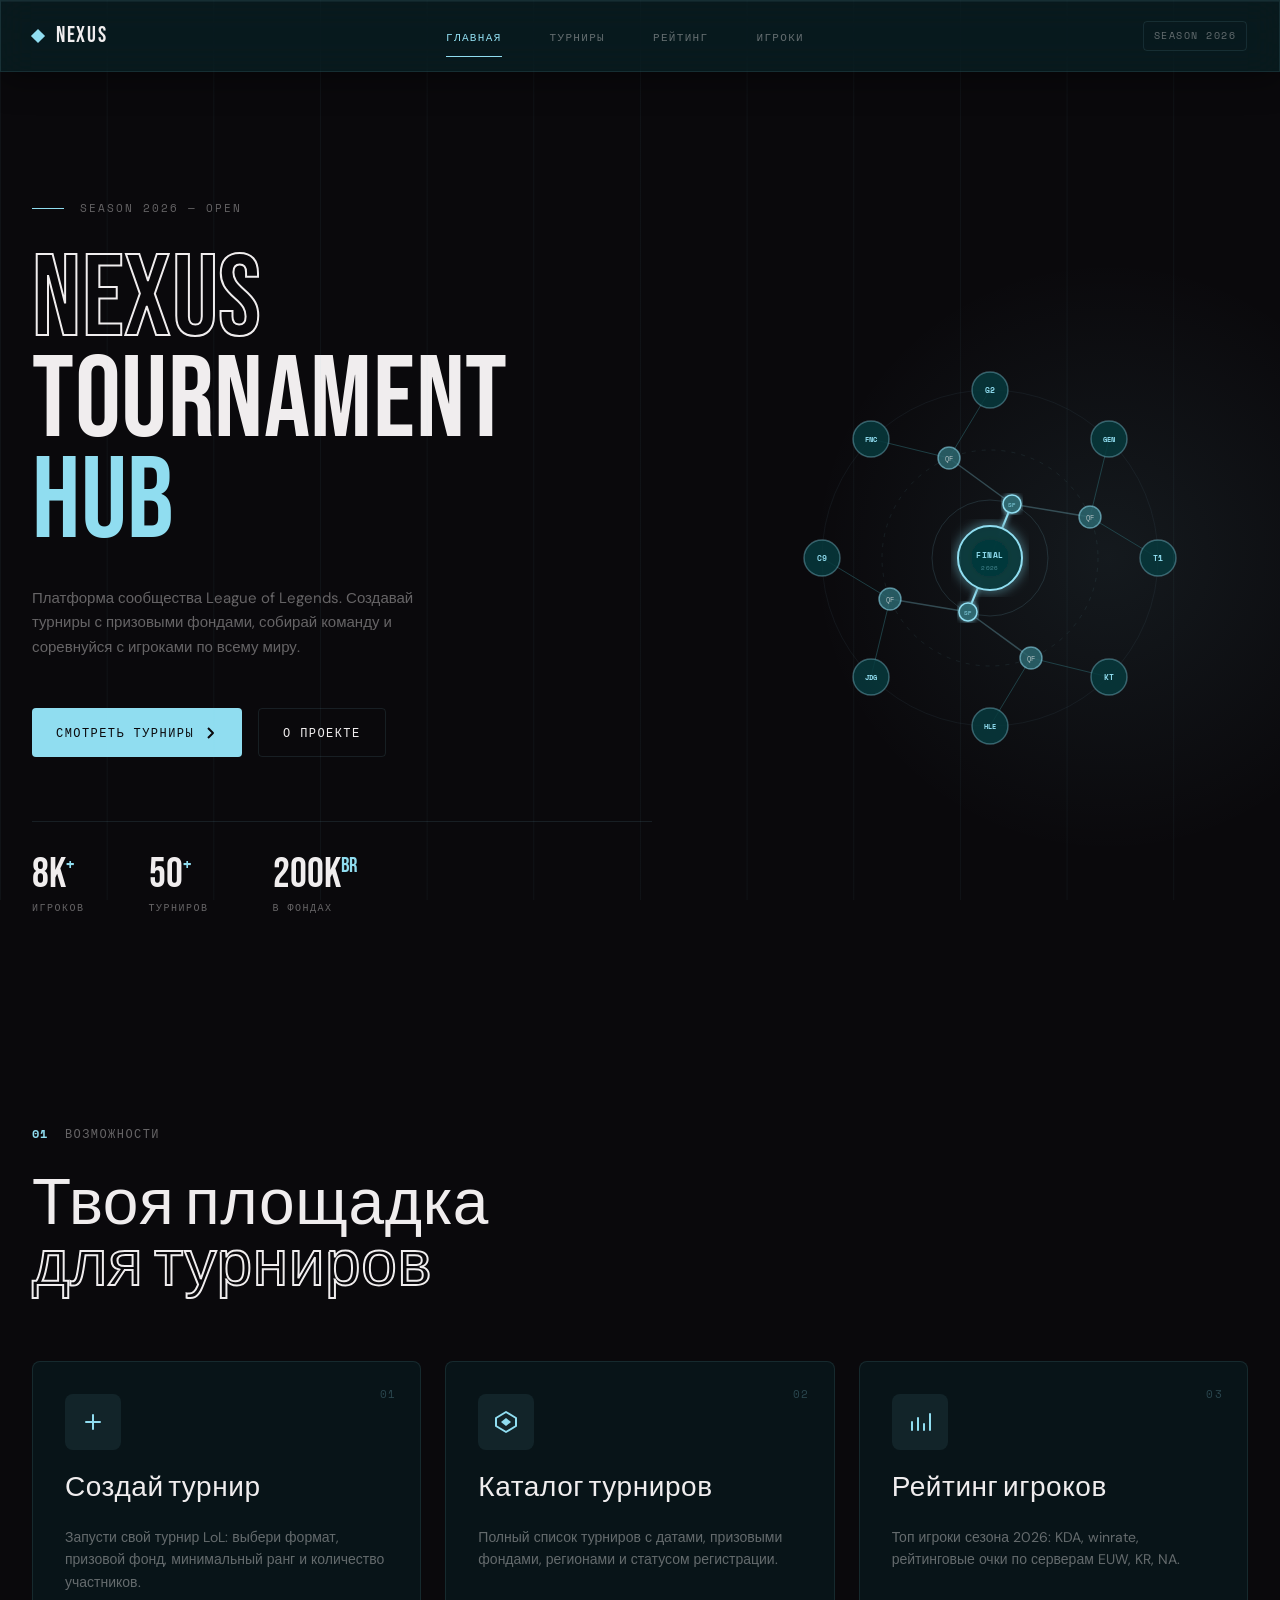
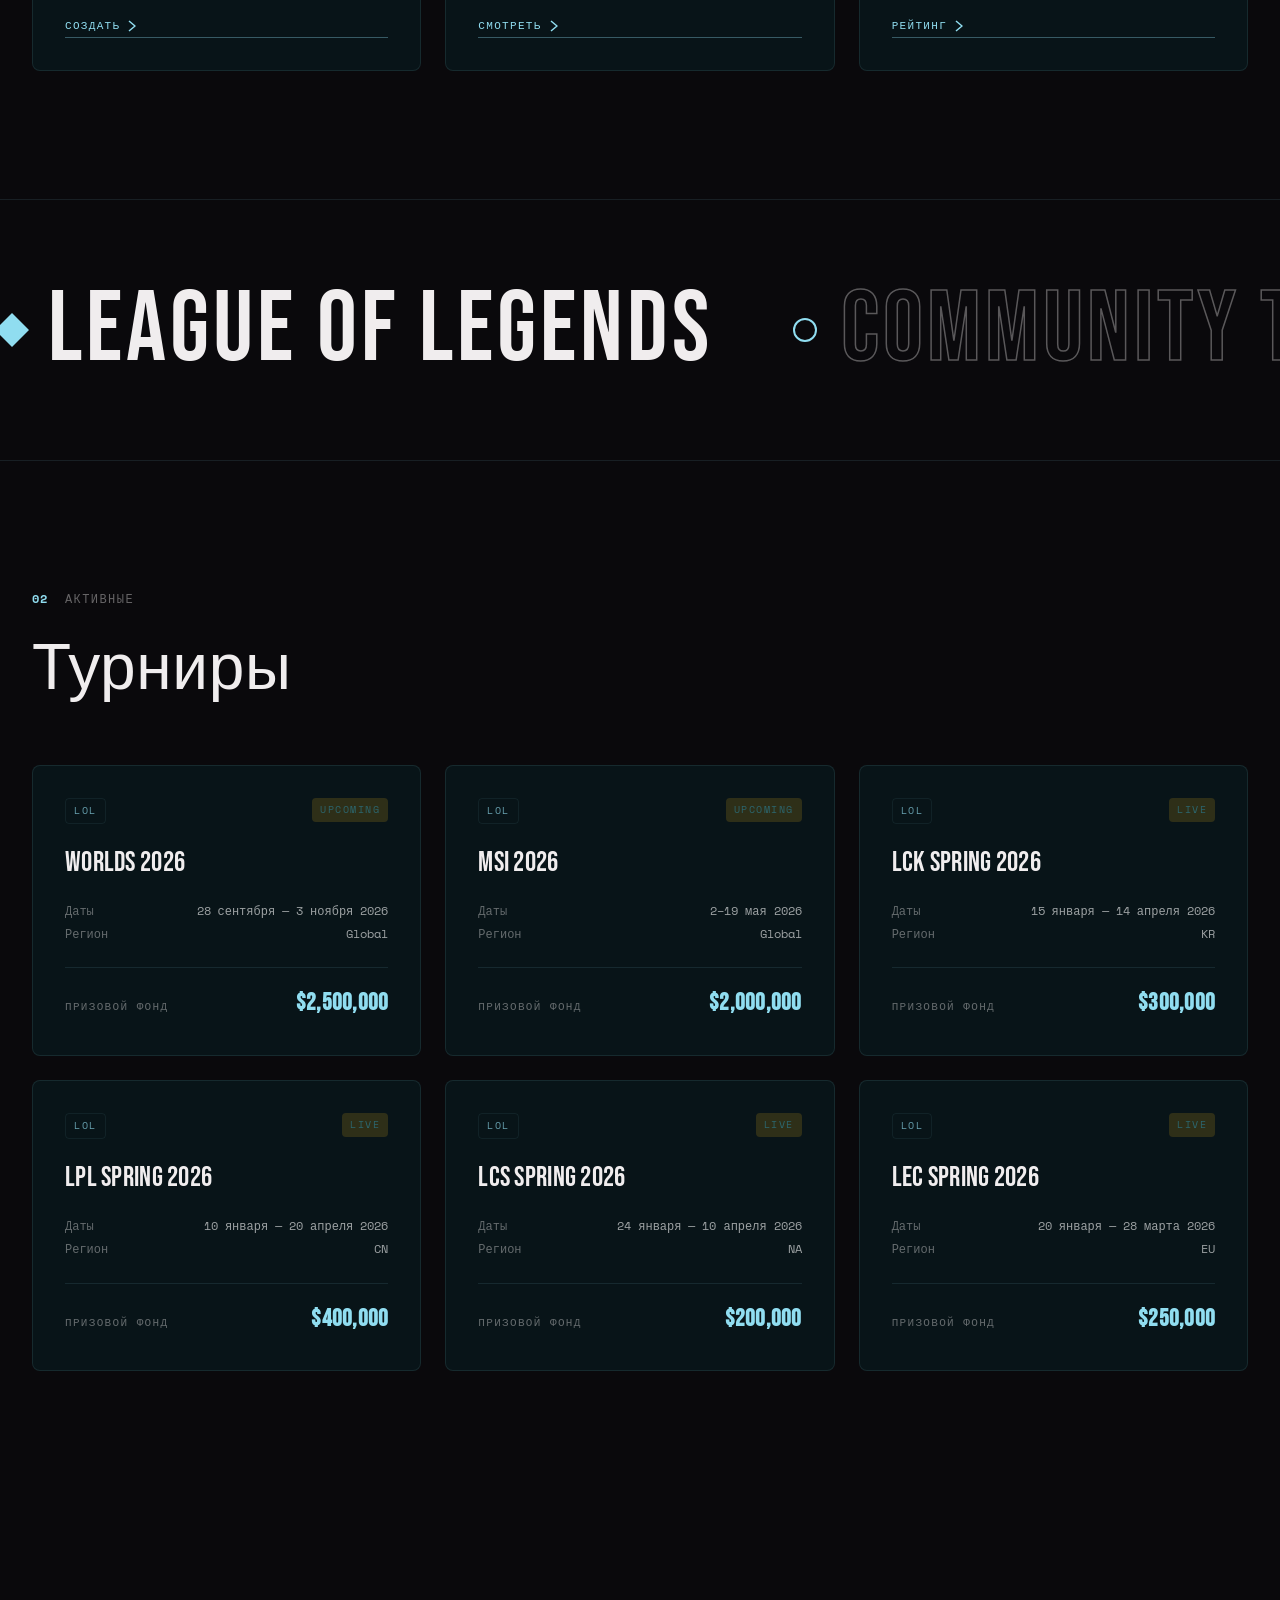
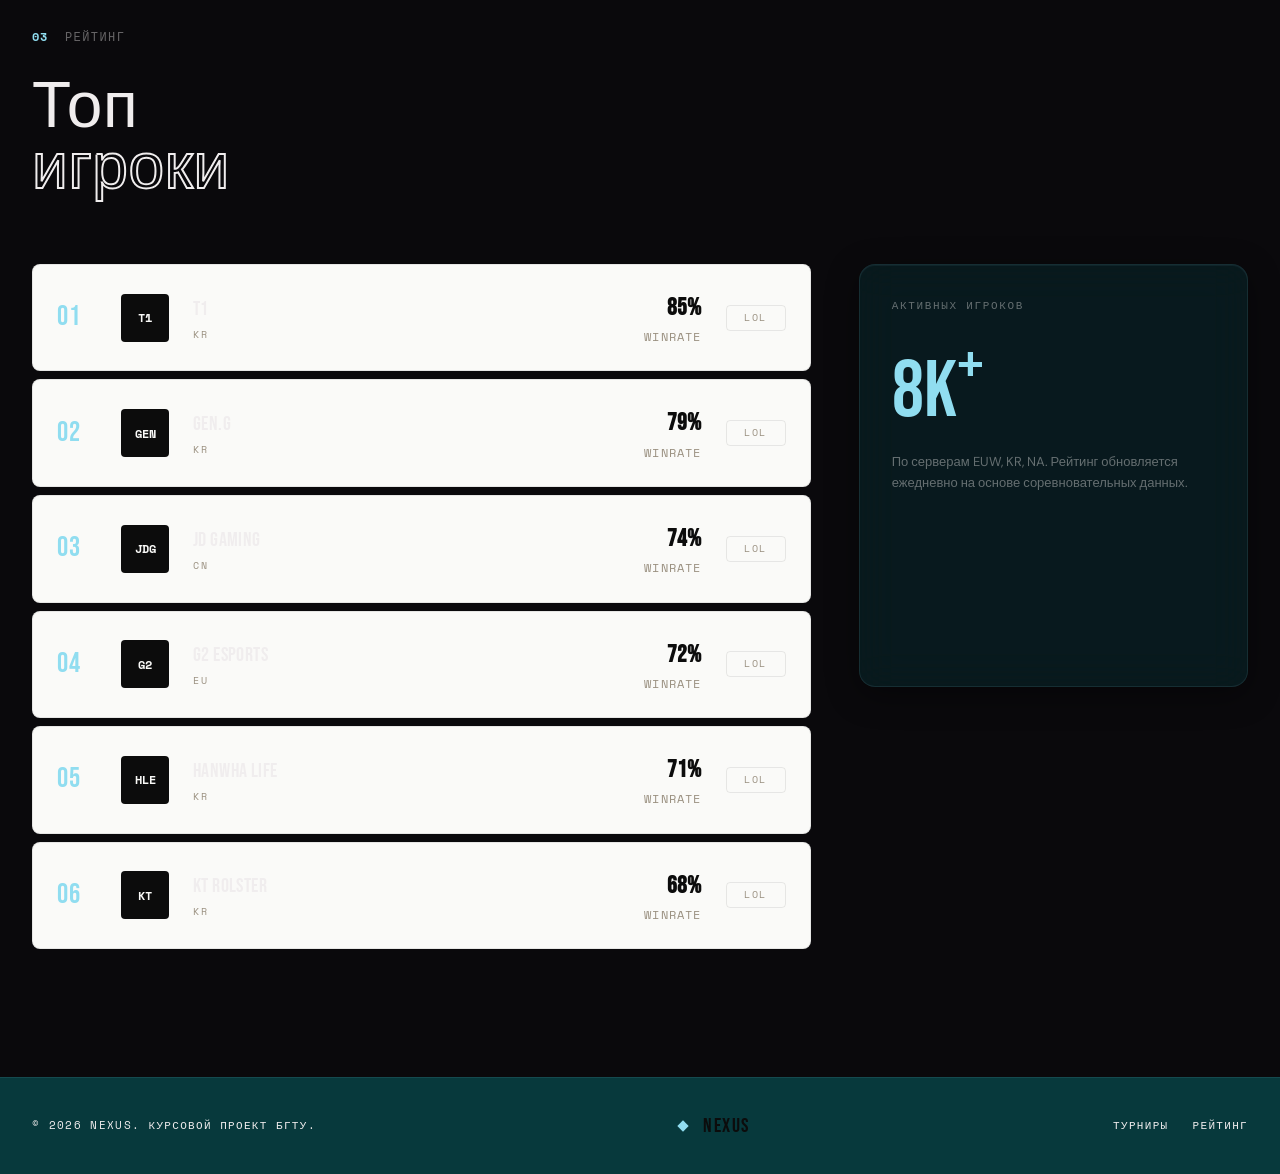
==== index.html @ 3f8cae0d "Initial commit" ====
<!DOCTYPE html>
<html lang="ru">
<head>
    <meta charset="UTF-8">
    <meta name="viewport" content="width=device-width, initial-scale=1.0">
    <title>NEXUS — Турниры LoL для игроков</title>
    <meta name="description" content="Платформа сообщества League of Legends. Создавай и участвуй в турнирах с призовыми фондами.">
    <link rel="preconnect" href="https://fonts.googleapis.com">
    <link rel="preconnect" href="https://fonts.gstatic.com" crossorigin>
    <link href="https://fonts.googleapis.com/css2?family=Bebas+Neue&family=DM+Sans:wght@300;400;500;600;700&family=Space+Mono:wght@400;500;600;700&display=swap" rel="stylesheet">
    <link rel="stylesheet" href="styles/main.css">
</head>
<body data-page="home" class="dark">
    <div class="grid-overlay" aria-hidden="true"></div>

    <nav aria-label="Главная навигация">
        <a href="index.html" class="logo">
            <span class="logo-gem" aria-hidden="true"></span>
            NEXUS
        </a>
        <ul class="nav-center">
            <li><a href="index.html" class="active">Главная</a></li>
            <li><a href="tournaments.html">Турниры</a></li>
            <li><a href="leaderboard.html">Рейтинг</a></li>
            <li><a href="player.html">Игроки</a></li>
        </ul>
        <div class="nav-right">
            <span class="nav-tag">Season 2026</span>
        </div>
    </nav>

    <main>
        <section class="hero" id="top">
            <div class="hero-main">
                <div class="hero-left reveal">
                    <div class="season-tag">
                        <span class="season-bar" aria-hidden="true"></span>
                        <span class="season-text">Season 2026 — Open</span>
                    </div>

                    <h1 class="hero-headline">
                        <span class="outline">NEXUS</span>
                        <span>TOURNAMENT</span>
                        <span class="gold">HUB</span>
                    </h1>

                    <p class="hero-body">
                        Платформа сообщества League of Legends.
                        Создавай турниры с призовыми фондами, собирай команду
                        и соревнуйся с игроками по всему миру.
                    </p>

                    <div class="hero-cta">
                        <a href="tournaments.html" class="btn-primary">
                            <span>Смотреть турниры</span>
                            <svg width="16" height="16" viewBox="0 0 16 16" fill="none" aria-hidden="true">
                                <path d="M6 3L11 8L6 13" stroke="currentColor" stroke-width="2" stroke-linejoin="round"/>
                            </svg>
                        </a>
                        <a href="#features" class="btn-ghost">О проекте</a>
                    </div>

                    <div class="hero-metrics">
                        <div class="metric">
                            <div class="metric-num">8K<sup>+</sup></div>
                            <div class="metric-label">Игроков</div>
                        </div>
                        <div class="metric">
                            <div class="metric-num">50<sup>+</sup></div>
                            <div class="metric-label">Турниров</div>
                        </div>
                        <div class="metric">
                            <div class="metric-num">200K<sup>Br</sup></div>
                            <div class="metric-label">В фондах</div>
                        </div>
                    </div>
                </div>

                <div class="hero-right" aria-hidden="true">
                    <div class="bracket-wrap">
                        <svg class="bracket-svg" viewBox="0 0 420 420" fill="none" xmlns="http://www.w3.org/2000/svg">
                            <defs>
                                <filter id="glow-soft">
                                    <feGaussianBlur stdDeviation="2.5" result="blur"/>
                                    <feMerge>
                                        <feMergeNode in="blur"/>
                                        <feMergeNode in="SourceGraphic"/>
                                    </feMerge>
                                </filter>
                                <filter id="glow-strong">
                                    <feGaussianBlur stdDeviation="6" result="blur"/>
                                    <feMerge>
                                        <feMergeNode in="blur"/>
                                        <feMergeNode in="SourceGraphic"/>
                                    </feMerge>
                                </filter>
                            </defs>

                            <circle cx="210" cy="210" r="168" stroke="rgba(144,221,240,0.06)" stroke-width="1"/>
                            <circle cx="210" cy="210" r="108" stroke="rgba(144,221,240,0.08)" stroke-width="1" stroke-dasharray="4 6"/>
                            <circle cx="210" cy="210" r="58"  stroke="rgba(144,221,240,0.14)" stroke-width="1"/>

                            <line x1="378" y1="210" x2="310" y2="169" stroke="rgba(44,102,110,0.55)" stroke-width="1"/>
                            <line x1="329" y1="91"  x2="310" y2="169" stroke="rgba(44,102,110,0.55)" stroke-width="1"/>
                            <line x1="210" y1="42"  x2="169" y2="110" stroke="rgba(44,102,110,0.55)" stroke-width="1"/>
                            <line x1="91"  y1="91"  x2="169" y2="110" stroke="rgba(44,102,110,0.55)" stroke-width="1"/>
                            <line x1="42"  y1="210" x2="110" y2="251" stroke="rgba(44,102,110,0.55)" stroke-width="1"/>
                            <line x1="91"  y1="329" x2="110" y2="251" stroke="rgba(44,102,110,0.55)" stroke-width="1"/>
                            <line x1="210" y1="378" x2="251" y2="310" stroke="rgba(44,102,110,0.55)" stroke-width="1"/>
                            <line x1="329" y1="329" x2="251" y2="310" stroke="rgba(44,102,110,0.55)" stroke-width="1"/>

                            <line x1="310" y1="169" x2="232" y2="156" stroke="rgba(144,221,240,0.28)" stroke-width="1.5"/>
                            <line x1="169" y1="110" x2="232" y2="156" stroke="rgba(144,221,240,0.28)" stroke-width="1.5"/>
                            <line x1="110" y1="251" x2="188" y2="264" stroke="rgba(144,221,240,0.28)" stroke-width="1.5"/>
                            <line x1="251" y1="310" x2="188" y2="264" stroke="rgba(144,221,240,0.28)" stroke-width="1.5"/>

                            <line x1="232" y1="156" x2="210" y2="210" stroke="#90DDF0" stroke-width="2" filter="url(#glow-soft)"/>
                            <line x1="188" y1="264" x2="210" y2="210" stroke="#90DDF0" stroke-width="2" filter="url(#glow-soft)"/>

                            <circle cx="378" cy="210" r="18" fill="rgba(7,57,60,0.85)" stroke="rgba(144,221,240,0.35)" stroke-width="1.5"/>
                            <text x="378" y="210" text-anchor="middle" dominant-baseline="central" fill="#90DDF0" font-family="Space Mono,monospace" font-size="8" font-weight="700" letter-spacing="0.05em">T1</text>

                            <circle cx="329" cy="91"  r="18" fill="rgba(7,57,60,0.85)" stroke="rgba(144,221,240,0.35)" stroke-width="1.5"/>
                            <text x="329" y="91"  text-anchor="middle" dominant-baseline="central" fill="#90DDF0" font-family="Space Mono,monospace" font-size="7" font-weight="700" letter-spacing="0.03em">GEN</text>

                            <circle cx="210" cy="42"  r="18" fill="rgba(7,57,60,0.85)" stroke="rgba(144,221,240,0.35)" stroke-width="1.5"/>
                            <text x="210" y="42"  text-anchor="middle" dominant-baseline="central" fill="#90DDF0" font-family="Space Mono,monospace" font-size="8" font-weight="700" letter-spacing="0.05em">G2</text>

                            <circle cx="91"  cy="91"  r="18" fill="rgba(7,57,60,0.85)" stroke="rgba(144,221,240,0.35)" stroke-width="1.5"/>
                            <text x="91"  y="91"  text-anchor="middle" dominant-baseline="central" fill="#90DDF0" font-family="Space Mono,monospace" font-size="7" font-weight="700" letter-spacing="0.03em">FNC</text>

                            <circle cx="42"  cy="210" r="18" fill="rgba(7,57,60,0.85)" stroke="rgba(144,221,240,0.35)" stroke-width="1.5"/>
                            <text x="42"  y="210" text-anchor="middle" dominant-baseline="central" fill="#90DDF0" font-family="Space Mono,monospace" font-size="8" font-weight="700" letter-spacing="0.05em">C9</text>

                            <circle cx="91"  cy="329" r="18" fill="rgba(7,57,60,0.85)" stroke="rgba(144,221,240,0.35)" stroke-width="1.5"/>
                            <text x="91"  y="329" text-anchor="middle" dominant-baseline="central" fill="#90DDF0" font-family="Space Mono,monospace" font-size="7" font-weight="700" letter-spacing="0.03em">JDG</text>

                            <circle cx="210" cy="378" r="18" fill="rgba(7,57,60,0.85)" stroke="rgba(144,221,240,0.35)" stroke-width="1.5"/>
                            <text x="210" y="378" text-anchor="middle" dominant-baseline="central" fill="#90DDF0" font-family="Space Mono,monospace" font-size="7" font-weight="700" letter-spacing="0.03em">HLE</text>

                            <circle cx="329" cy="329" r="18" fill="rgba(7,57,60,0.85)" stroke="rgba(144,221,240,0.35)" stroke-width="1.5"/>
                            <text x="329" y="329" text-anchor="middle" dominant-baseline="central" fill="#90DDF0" font-family="Space Mono,monospace" font-size="8" font-weight="700" letter-spacing="0.05em">KT</text>

                            <circle cx="310" cy="169" r="11" fill="rgba(44,102,110,0.85)" stroke="rgba(144,221,240,0.55)" stroke-width="1.5"/>
                            <text x="310" y="169" text-anchor="middle" dominant-baseline="central" fill="rgba(240,237,238,0.7)" font-family="Space Mono,monospace" font-size="6.5">QF</text>

                            <circle cx="169" cy="110" r="11" fill="rgba(44,102,110,0.85)" stroke="rgba(144,221,240,0.55)" stroke-width="1.5"/>
                            <text x="169" y="110" text-anchor="middle" dominant-baseline="central" fill="rgba(240,237,238,0.7)" font-family="Space Mono,monospace" font-size="6.5">QF</text>

                            <circle cx="110" cy="251" r="11" fill="rgba(44,102,110,0.85)" stroke="rgba(144,221,240,0.55)" stroke-width="1.5"/>
                            <text x="110" y="251" text-anchor="middle" dominant-baseline="central" fill="rgba(240,237,238,0.7)" font-family="Space Mono,monospace" font-size="6.5">QF</text>

                            <circle cx="251" cy="310" r="11" fill="rgba(44,102,110,0.85)" stroke="rgba(144,221,240,0.55)" stroke-width="1.5"/>
                            <text x="251" y="310" text-anchor="middle" dominant-baseline="central" fill="rgba(240,237,238,0.7)" font-family="Space Mono,monospace" font-size="6.5">QF</text>

                            <circle cx="232" cy="156" r="9" fill="rgba(44,102,110,0.9)" stroke="#90DDF0" stroke-width="1.5" filter="url(#glow-soft)"/>
                            <text x="232" y="156" text-anchor="middle" dominant-baseline="central" fill="#90DDF0" font-family="Space Mono,monospace" font-size="6">SF</text>

                            <circle cx="188" cy="264" r="9" fill="rgba(44,102,110,0.9)" stroke="#90DDF0" stroke-width="1.5" filter="url(#glow-soft)"/>
                            <text x="188" y="264" text-anchor="middle" dominant-baseline="central" fill="#90DDF0" font-family="Space Mono,monospace" font-size="6">SF</text>

                            <circle cx="210" cy="210" r="32" fill="rgba(7,57,60,0.95)" stroke="#90DDF0" stroke-width="2" filter="url(#glow-strong)"/>
                            <text x="210" y="207" text-anchor="middle" dominant-baseline="central" fill="#90DDF0" font-family="Space Mono,monospace" font-size="8" font-weight="700" letter-spacing="0.08em">FINAL</text>
                            <text x="210" y="219" text-anchor="middle" dominant-baseline="central" fill="rgba(144,221,240,0.5)" font-family="Space Mono,monospace" font-size="6" letter-spacing="0.06em">2026</text>
                        </svg>
                    </div>
                </div>
            </div>


        </section>

        <section class="section-features" id="features">
            <div class="section-header">
                <div class="section-label">
                    <span class="label-num">01</span>
                    <span class="label-text">Возможности</span>
                </div>
                <h2 class="section-title">
                    Твоя площадка<br>
                    <span class="outline">для турниров</span>
                </h2>
            </div>

            <div class="features-grid">
                <article class="feature-card reveal">
                    <div class="feature-icon-wrap">
                        <svg width="24" height="24" viewBox="0 0 24 24" fill="none" aria-hidden="true">
                            <path d="M12 5v14M5 12h14" stroke="currentColor" stroke-width="2" stroke-linecap="round"/>
                        </svg>
                    </div>
                    <span class="feature-num">01</span>
                    <h3 class="feature-title">Создай турнир</h3>
                    <p class="feature-desc">
                        Запусти свой турнир LoL: выбери формат, призовой фонд,
                        минимальный ранг и количество участников.
                    </p>
                    <a href="tournaments.html" class="feature-link">
                        Создать
                        <svg width="12" height="12" viewBox="0 0 12 12" fill="none" aria-hidden="true">
                            <path d="M3 1L9 6L3 11" stroke="currentColor" stroke-width="1.5" stroke-linejoin="round"/>
                        </svg>
                    </a>
                </article>

                <article class="feature-card reveal">
                    <div class="feature-icon-wrap">
                        <svg width="24" height="24" viewBox="0 0 24 24" fill="none" aria-hidden="true">
                            <path d="M12 2 L22 8 L22 16 L12 22 L2 16 L2 8 Z" stroke="currentColor" stroke-width="2" stroke-linejoin="round"/>
                            <path d="M12 8 L17 12 L12 16 L7 12 Z" fill="currentColor"/>
                        </svg>
                    </div>
                    <span class="feature-num">02</span>
                    <h3 class="feature-title">Каталог турниров</h3>
                    <p class="feature-desc">
                        Полный список турниров с датами, призовыми фондами,
                        регионами и статусом регистрации.
                    </p>
                    <a href="tournaments.html" class="feature-link">
                        Смотреть
                        <svg width="12" height="12" viewBox="0 0 12 12" fill="none" aria-hidden="true">
                            <path d="M3 1L9 6L3 11" stroke="currentColor" stroke-width="1.5" stroke-linejoin="round"/>
                        </svg>
                    </a>
                </article>

                <article class="feature-card reveal">
                    <div class="feature-icon-wrap">
                        <svg width="24" height="24" viewBox="0 0 24 24" fill="none" aria-hidden="true">
                            <path d="M4 20 L4 12 M10 20 L10 8 M16 20 L16 14 M22 20 L22 4" stroke="currentColor" stroke-width="2" stroke-linecap="round"/>
                        </svg>
                    </div>
                    <span class="feature-num">03</span>
                    <h3 class="feature-title">Рейтинг игроков</h3>
                    <p class="feature-desc">
                        Топ игроки сезона 2026: KDA, winrate, рейтинговые очки
                        по серверам EUW, KR, NA.
                    </p>
                    <a href="leaderboard.html" class="feature-link">
                        Рейтинг
                        <svg width="12" height="12" viewBox="0 0 12 12" fill="none" aria-hidden="true">
                            <path d="M3 1L9 6L3 11" stroke="currentColor" stroke-width="1.5" stroke-linejoin="round"/>
                        </svg>
                    </a>
                </article>
            </div>
        </section>

        <section class="section-marquee" aria-hidden="true">
            <div class="marquee-row">
                <div class="marquee-track">
                    <span class="marquee-item"><span class="m-gem"></span> LEAGUE OF LEGENDS</span>
                    <span class="marquee-item outline-text"><span class="m-circle"></span> COMMUNITY TOURNAMENTS</span>
                    <span class="marquee-item"><span class="m-gem"></span> NEXUS HUB</span>
                    <span class="marquee-item outline-text"><span class="m-circle"></span> SEASON 2026</span>
                    <span class="marquee-item"><span class="m-gem"></span> LEAGUE OF LEGENDS</span>
                    <span class="marquee-item outline-text"><span class="m-circle"></span> COMMUNITY TOURNAMENTS</span>
                    <span class="marquee-item"><span class="m-gem"></span> NEXUS HUB</span>
                    <span class="marquee-item outline-text"><span class="m-circle"></span> SEASON 2026</span>
                </div>
            </div>
        </section>

        <section class="section-tournaments" id="tournaments">
            <div class="section-header">
                <div class="section-label">
                    <span class="label-num">02</span>
                    <span class="label-text">Активные</span>
                </div>
                <h2 class="section-title">Турниры</h2>
            </div>

            <div class="tournaments-list" id="tournamentsContainer">
                
            </div>
        </section>

        <section class="section-leaders" id="teams">
            <div class="section-header">
                <div class="section-label">
                    <span class="label-num">03</span>
                    <span class="label-text">Рейтинг</span>
                </div>
                <h2 class="section-title">
                    Топ<br>
                    <span class="outline">игроки</span>
                </h2>
            </div>

            <div class="leaders-layout">
                <div class="leaders-table" id="teamsContainer">
                    
                </div>

                <aside class="leaders-visual">
                    <div class="leaders-visual-title">Активных игроков</div>
                    <div class="leaders-visual-num">8K<sup>+</sup></div>
                    <div class="leaders-visual-desc">
                        По серверам EUW, KR, NA. Рейтинг обновляется
                        ежедневно на основе соревновательных данных.
                    </div>
                    <div class="leaders-bars" aria-hidden="true">
                        <span style="--h:40%"></span>
                        <span style="--h:60%"></span>
                        <span style="--h:80%"></span>
                        <span style="--h:55%"></span>
                        <span style="--h:70%"></span>
                        <span style="--h:90%"></span>
                        <span style="--h:45%"></span>
                        <span style="--h:65%"></span>
                        <span style="--h:75%"></span>
                        <span style="--h:50%"></span>
                        <span style="--h:85%"></span>
                        <span style="--h:60%"></span>
                    </div>
                </aside>
            </div>
        </section>
    </main>

    <footer>
        <div class="footer-inner container">
            <div class="footer-left">© 2026 NEXUS. Курсовой проект БГТУ.</div>
            <div class="footer-logo logo">
                <span class="logo-gem" aria-hidden="true"></span>
                NEXUS
            </div>
            <div class="footer-right">
                <a href="tournaments.html">Турниры</a>
                <a href="leaderboard.html">Рейтинг</a>
            </div>
        </div>
    </footer>

    <script src="scripts/main.js"></script>
</body>
</html>
---- styles/main.css ----
*, *::before, *::after {
  box-sizing: border-box;
  margin: 0;
  padding: 0;
}

:root {
  --accent-game: #C8991A;
  --accent-game-light: #F0C040;
}

html {
  scroll-behavior: smooth;
  font-size: 16px;
}

body {
  font-family: "DM Sans", sans-serif;
  font-size: 15px;
  font-weight: 400;
  line-height: 1.6;
  color: #0C0C0C;
  background: #F7F5F0;
  overflow-x: hidden;
}

body.theme-lol {
  --accent-game: #3A86FF;
  --accent-game-light: #5fa0ff;
}

a {
  color: inherit;
  text-decoration: none;
}

button {
  font-family: inherit;
  font-size: inherit;
  color: inherit;
  background: none;
  border: none;
  cursor: pointer;
}

ul {
  list-style: none;
}

img, svg {
  display: block;
  max-width: 100%;
}

.grid-overlay {
  position: fixed;
  inset: 0;
  pointer-events: none;
  z-index: 1;
  background-image: linear-gradient(to right, rgba(12, 12, 12, 0.08) 1px, transparent 1px);
  background-size: 8.3333333333% 100%;
  opacity: 0.5;
}
@media (max-width: 900px) {
  .grid-overlay {
    display: none;
  }
}

h1, h2, h3, h4 {
  font-family: "Bebas Neue", sans-serif;
  font-weight: 400;
  line-height: 1;
  letter-spacing: 0.02em;
}

.mono {
  font-family: "Space Mono", monospace;
  letter-spacing: 0.04em;
}

section {
  opacity: 0;
  transform: translateY(40px);
  transition: opacity 0.6s cubic-bezier(0.16, 1, 0.3, 1), transform 0.6s cubic-bezier(0.16, 1, 0.3, 1);
  pointer-events: none;
}
section.fade-in {
  opacity: 1;
  transform: translateY(0);
  pointer-events: auto;
}

.container {
  width: 100%;
  max-width: 1440px;
  margin: 0 auto;
  padding: 0 2rem;
}
@media (max-width: 640px) {
  .container {
    padding: 0 1rem;
  }
}

.outline {
  -webkit-text-stroke: 1.5px #0C0C0C;
  color: transparent;
}

.gold {
  color: var(--accent-game);
}

.section-label {
  display: flex;
  align-items: center;
  gap: 1rem;
  margin-bottom: 2rem;
  font-family: "Space Mono", monospace;
  font-size: 12px;
  text-transform: uppercase;
  letter-spacing: 0.12em;
}
.section-label .label-num {
  color: var(--accent-game);
  font-weight: 700;
}
.section-label .label-text {
  color: #9A9080;
}

.section-header {
  width: 100%;
  max-width: 1440px;
  margin: 0 auto;
  padding: 0 2rem;
}
@media (max-width: 640px) {
  .section-header {
    padding: 0 1rem;
  }
}
.section-header {
  margin-bottom: 4rem;
}

.section-title {
  font-family: "Bebas Neue", sans-serif;
  font-size: clamp(38px, 5vw, 68px);
  line-height: 0.95;
  letter-spacing: 0.01em;
}

nav {
  position: sticky;
  top: 0;
  z-index: 100;
  height: 72px;
  display: flex;
  align-items: center;
  justify-content: space-between;
  padding: 0 2rem;
  border-bottom: 1px solid rgba(12, 12, 12, 0.08);
  background: rgba(247, 245, 240, 0.88);
  backdrop-filter: blur(14px);
  -webkit-backdrop-filter: blur(14px);
}
@media (max-width: 640px) {
  nav {
    padding: 0 1rem;
  }
}

.logo {
  display: flex;
  align-items: center;
  gap: 1rem;
  font-family: "Bebas Neue", sans-serif;
  font-size: 24px;
  letter-spacing: 0.08em;
}
.logo .logo-gem {
  width: 10px;
  height: 10px;
  background: var(--accent-game);
  transform: rotate(45deg);
  display: inline-block;
}

.nav-center {
  display: flex;
  gap: 3rem;
}
.nav-center a {
  font-family: "Space Mono", monospace;
  font-size: 12px;
  text-transform: uppercase;
  letter-spacing: 0.12em;
  color: #0C0C0C;
  padding: 0.5rem 0;
  position: relative;
  transition: color 0.2s cubic-bezier(0.16, 1, 0.3, 1);
}
.nav-center a::after {
  content: "";
  position: absolute;
  left: 0;
  bottom: -4px;
  width: 0;
  height: 1px;
  background: var(--accent-game);
  transition: width 0.35s cubic-bezier(0.16, 1, 0.3, 1);
}
.nav-center a:hover {
  color: var(--accent-game);
}
.nav-center a:hover::after {
  width: 100%;
}
.nav-center a.active {
  color: var(--accent-game);
}
.nav-center a.active::after {
  width: 100%;
}

.nav-right {
  display: flex;
  align-items: center;
  gap: 1.5rem;
}
.nav-right .nav-tag {
  font-family: "Space Mono", monospace;
  font-size: 10px;
  text-transform: uppercase;
  letter-spacing: 0.15em;
  color: #9A9080;
  padding: 6px 10px;
  border: 1px solid rgba(12, 12, 12, 0.08);
  border-radius: 4px;
}

.game-switcher {
  display: flex;
  gap: 2px;
  padding: 4px;
  background: #F0EDE6;
  border-radius: 8px;
  border: 1px solid rgba(12, 12, 12, 0.08);
}
.game-switcher .game-btn {
  font-family: "Space Mono", monospace;
  font-size: 11px;
  text-transform: uppercase;
  letter-spacing: 0.1em;
  padding: 6px 12px;
  border-radius: 4px;
  color: #9A9080;
  transition: all 0.2s cubic-bezier(0.16, 1, 0.3, 1);
}
.game-switcher .game-btn:hover {
  color: #0C0C0C;
}
.game-switcher .game-btn.active {
  background: #0C0C0C;
  color: #FAFAF8;
}

.hero {
  position: relative;
  padding: 4rem 0 0;
  overflow: hidden;
}
.hero::before {
  content: "";
  position: absolute;
  top: 20%;
  right: -10%;
  width: 600px;
  height: 600px;
  background: radial-gradient(circle, rgba(200, 153, 26, 0.15), transparent 70%);
  pointer-events: none;
  z-index: 0;
}

.hero-main {
  width: 100%;
  max-width: 1440px;
  margin: 0 auto;
  padding: 0 2rem;
}
@media (max-width: 640px) {
  .hero-main {
    padding: 0 1rem;
  }
}
.hero-main {
  display: grid;
  grid-template-columns: 1.2fr 1fr;
  gap: 5rem;
  align-items: center;
  padding-top: 4rem;
  padding-bottom: 5rem;
  position: relative;
  z-index: 1;
}

.hero-left {
  display: flex;
  flex-direction: column;
  gap: 2rem;
}

.season-tag {
  display: inline-flex;
  align-items: center;
  gap: 1rem;
  font-family: "Space Mono", monospace;
  font-size: 11px;
  text-transform: uppercase;
  letter-spacing: 0.18em;
  color: #9A9080;
}
.season-tag .season-bar {
  width: 32px;
  height: 1px;
  background: var(--accent-game);
}

.hero-headline {
  font-family: "Bebas Neue", sans-serif;
  font-size: clamp(70px, 9vw, 120px);
  line-height: 0.88;
  letter-spacing: 0.005em;
}
.hero-headline span {
  display: block;
}
.hero-headline .outline {
  -webkit-text-stroke: 2px #0C0C0C;
  color: transparent;
}
.hero-headline .gold {
  color: var(--accent-game);
}

.hero-body {
  max-width: 440px;
  font-size: 15px;
  color: #9A9080;
  line-height: 1.65;
}

.hero-cta {
  display: flex;
  gap: 1rem;
  flex-wrap: wrap;
  margin-top: 1rem;
}

.hero-metrics {
  display: flex;
  gap: 4rem;
  margin-top: 2rem;
  padding-top: 2rem;
  border-top: 1px solid rgba(12, 12, 12, 0.08);
}
.hero-metrics .metric {
  display: flex;
  flex-direction: column;
  gap: 4px;
}
.hero-metrics .metric-num {
  font-family: "Bebas Neue", sans-serif;
  font-size: 42px;
  line-height: 1;
  color: #0C0C0C;
}
.hero-metrics .metric-num sup {
  font-size: 0.5em;
  color: var(--accent-game);
  vertical-align: super;
}
.hero-metrics .metric-label {
  font-family: "Space Mono", monospace;
  font-size: 10px;
  text-transform: uppercase;
  letter-spacing: 0.15em;
  color: #9A9080;
}

.hero-right {
  position: relative;
  aspect-ratio: 1;
  display: flex;
  align-items: center;
  justify-content: center;
}

.hero-svg-wrap {
  width: 100%;
  max-width: 420px;
  aspect-ratio: 1;
  position: relative;
}
.hero-svg-wrap .hero-ring {
  position: absolute;
  inset: 0;
  border: 1px solid rgba(12, 12, 12, 0.08);
  border-radius: 50%;
}
.hero-svg-wrap .hero-ring.r2 {
  inset: 12%;
}
.hero-svg-wrap .hero-ring.r3 {
  inset: 28%;
  border-color: var(--accent-game);
  border-style: dashed;
}
.hero-svg-wrap .hero-gem-big {
  position: absolute;
  top: 50%;
  left: 50%;
  width: 80px;
  height: 80px;
  transform: translate(-50%, -50%) rotate(45deg);
  background: var(--accent-game);
  box-shadow: 0 20px 60px rgba(200, 153, 26, 0.4);
  animation: gem-float 4s ease-in-out infinite;
}
.hero-svg-wrap .hero-game-tag {
  position: absolute;
  font-family: "Space Mono", monospace;
  font-size: 11px;
  text-transform: uppercase;
  letter-spacing: 0.15em;
  padding: 6px 10px;
  background: #FAFAF8;
  border: 1px solid rgba(12, 12, 12, 0.08);
  border-radius: 4px;
}
.hero-svg-wrap .hero-game-tag.tag-dota {
  top: 10%;
  left: 0;
}
.hero-svg-wrap .hero-game-tag.tag-lol {
  bottom: 10%;
  right: 0;
}

@keyframes gem-float {
  0%, 100% {
    transform: translate(-50%, -50%) rotate(45deg);
  }
  50% {
    transform: translate(-50%, -60%) rotate(50deg);
  }
}
.btn-primary {
  display: inline-flex;
  align-items: center;
  gap: 0.5rem;
  padding: 14px 24px;
  background: #0C0C0C;
  color: #FAFAF8;
  font-family: "Space Mono", monospace;
  font-size: 12px;
  text-transform: uppercase;
  letter-spacing: 0.12em;
  border-radius: 4px;
  position: relative;
  overflow: hidden;
  isolation: isolate;
  transition: color 0.35s cubic-bezier(0.16, 1, 0.3, 1);
}
.btn-primary::before {
  content: "";
  position: absolute;
  inset: 0;
  background: #C8991A;
  transform: translateX(-101%);
  transition: transform 0.35s cubic-bezier(0.16, 1, 0.3, 1);
  z-index: -1;
}
.btn-primary:hover {
  color: #0C0C0C;
}
.btn-primary:hover::before {
  transform: translateX(0);
}
.btn-primary svg {
  transition: transform 0.35s cubic-bezier(0.16, 1, 0.3, 1);
}
.btn-primary:hover svg {
  transform: translateX(4px);
}

.btn-ghost {
  display: inline-flex;
  align-items: center;
  gap: 0.5rem;
  padding: 14px 24px;
  background: transparent;
  color: #0C0C0C;
  font-family: "Space Mono", monospace;
  font-size: 12px;
  text-transform: uppercase;
  letter-spacing: 0.12em;
  border: 1px solid #0C0C0C;
  border-radius: 4px;
  position: relative;
  overflow: hidden;
  isolation: isolate;
  transition: color 0.35s cubic-bezier(0.16, 1, 0.3, 1);
}
.btn-ghost::before {
  content: "";
  position: absolute;
  inset: 0;
  background: #0C0C0C;
  transform: translateX(-101%);
  transition: transform 0.35s cubic-bezier(0.16, 1, 0.3, 1);
  z-index: -1;
}
.btn-ghost:hover {
  color: #FAFAF8;
}
.btn-ghost:hover::before {
  transform: translateX(0);
}

.btn-nav {
  padding: 10px 18px;
  background: var(--accent-game);
  color: #0C0C0C;
  font-family: "Space Mono", monospace;
  font-size: 11px;
  text-transform: uppercase;
  letter-spacing: 0.12em;
  border-radius: 4px;
  transition: background 0.2s cubic-bezier(0.16, 1, 0.3, 1);
}
.btn-nav:hover {
  background: var(--accent-game-light);
}

.feature-link {
  display: inline-flex;
  align-items: center;
  gap: 0.5rem;
  font-family: "Space Mono", monospace;
  font-size: 11px;
  text-transform: uppercase;
  letter-spacing: 0.12em;
  color: #0C0C0C;
  padding-bottom: 2px;
  border-bottom: 1px solid #0C0C0C;
  transition: all 0.2s cubic-bezier(0.16, 1, 0.3, 1);
}
.feature-link:hover {
  color: var(--accent-game);
  border-color: var(--accent-game);
  gap: 1rem;
}

.match-card {
  background: #FAFAF8;
  border: 1px solid rgba(12, 12, 12, 0.08);
  border-radius: 8px;
  padding: 1.5rem;
  display: flex;
  flex-direction: column;
  gap: 1rem;
  transition: all 0.35s cubic-bezier(0.16, 1, 0.3, 1);
}
.match-card:hover {
  border-color: var(--accent-game);
  transform: translateY(-4px);
  box-shadow: 0 20px 40px -20px rgba(12, 12, 12, 0.15);
}

.match-header {
  display: flex;
  justify-content: space-between;
  align-items: center;
  font-family: "Space Mono", monospace;
  font-size: 10px;
  text-transform: uppercase;
  letter-spacing: 0.12em;
}

.match-status {
  display: inline-flex;
  align-items: center;
  gap: 6px;
  padding: 4px 8px;
  border-radius: 4px;
}
.match-status::before {
  content: "";
  width: 6px;
  height: 6px;
  border-radius: 50%;
  background: currentColor;
}
.match-status.live {
  background: rgba(220, 38, 38, 0.1);
  color: #DC2626;
}
.match-status.live::before {
  animation: pulse 1.4s ease-in-out infinite;
}
.match-status.upcoming {
  background: rgba(200, 153, 26, 0.12);
  color: #C8991A;
}
.match-status.finished {
  background: #F0EDE6;
  color: #9A9080;
}

.match-format {
  color: #9A9080;
}

.match-teams {
  display: grid;
  gap: 0.5rem;
}

.match-team {
  display: grid;
  grid-template-columns: 36px 1fr auto;
  align-items: center;
  gap: 1rem;
  padding: 1rem;
  background: #F7F5F0;
  border-radius: 4px;
}
.match-team .team-logo {
  width: 36px;
  height: 36px;
  display: flex;
  align-items: center;
  justify-content: center;
  background: #0C0C0C;
  color: #FAFAF8;
  font-family: "Space Mono", monospace;
  font-size: 11px;
  font-weight: 700;
  border-radius: 4px;
  letter-spacing: 0.05em;
}
.match-team .team-name {
  font-weight: 500;
  font-size: 14px;
}
.match-team .team-score {
  font-family: "Bebas Neue", sans-serif;
  font-size: 24px;
  color: #0C0C0C;
  min-width: 28px;
  text-align: right;
}
.match-team.winner .team-score {
  color: var(--accent-game);
}

.match-footer {
  display: flex;
  justify-content: space-between;
  align-items: center;
  font-family: "Space Mono", monospace;
  font-size: 11px;
  color: #9A9080;
  padding-top: 1rem;
  border-top: 1px solid rgba(12, 12, 12, 0.08);
}

.team-card {
  background: #FAFAF8;
  border: 1px solid rgba(12, 12, 12, 0.08);
  border-radius: 8px;
  padding: 2rem;
  display: flex;
  flex-direction: column;
  gap: 1.5rem;
  transition: all 0.35s cubic-bezier(0.16, 1, 0.3, 1);
}
.team-card:hover {
  border-color: var(--accent-game);
  transform: translateY(-4px);
}
.team-card .team-card-head {
  display: grid;
  grid-template-columns: 56px 1fr auto;
  align-items: center;
  gap: 1rem;
}
.team-card .team-card-logo {
  width: 56px;
  height: 56px;
  background: #0C0C0C;
  color: #FAFAF8;
  font-family: "Space Mono", monospace;
  font-size: 14px;
  font-weight: 700;
  display: flex;
  align-items: center;
  justify-content: center;
  border-radius: 8px;
}
.team-card .team-card-name {
  font-family: "Bebas Neue", sans-serif;
  font-size: 24px;
  letter-spacing: 0.02em;
}
.team-card .team-card-region {
  font-family: "Space Mono", monospace;
  font-size: 10px;
  text-transform: uppercase;
  letter-spacing: 0.15em;
  color: #9A9080;
  margin-top: 2px;
}
.team-card .team-card-game {
  font-family: "Space Mono", monospace;
  font-size: 10px;
  text-transform: uppercase;
  letter-spacing: 0.15em;
  padding: 4px 8px;
  border: 1px solid rgba(12, 12, 12, 0.08);
  border-radius: 4px;
}
.team-card .team-players {
  display: flex;
  flex-direction: column;
  gap: 4px;
}
.team-card .player-row {
  display: grid;
  grid-template-columns: 70px 1fr;
  gap: 1rem;
  padding: 6px 1rem;
  border-radius: 4px;
  font-size: 13px;
  background: #F7F5F0;
}
.team-card .player-row .player-role {
  font-family: "Space Mono", monospace;
  font-size: 10px;
  text-transform: uppercase;
  letter-spacing: 0.1em;
  color: #9A9080;
}
.team-card .player-row .player-name {
  font-weight: 500;
}
.team-card .team-winrate {
  display: flex;
  flex-direction: column;
  gap: 6px;
}
.team-card .team-winrate .wr-head {
  display: flex;
  justify-content: space-between;
  font-family: "Space Mono", monospace;
  font-size: 10px;
  text-transform: uppercase;
  letter-spacing: 0.12em;
  color: #9A9080;
}
.team-card .team-winrate .wr-head strong {
  color: #0C0C0C;
  font-weight: 700;
}
.team-card .team-winrate .wr-bar {
  height: 4px;
  background: #F0EDE6;
  border-radius: 2px;
  overflow: hidden;
}
.team-card .team-winrate .wr-bar span {
  display: block;
  height: 100%;
  background: var(--accent-game);
  border-radius: 2px;
  transition: width 0.6s cubic-bezier(0.16, 1, 0.3, 1);
}

.tournament-card {
  background: rgba(255, 255, 255, 0.05);
  border: 1px solid rgba(255, 255, 255, 0.08);
  border-radius: 8px;
  padding: 2rem;
  display: flex;
  flex-direction: column;
  gap: 1.5rem;
  color: #FAFAF8;
  transition: all 0.35s cubic-bezier(0.16, 1, 0.3, 1);
}
.tournament-card:hover {
  border-color: var(--accent-game);
  background: rgba(200, 153, 26, 0.05);
  transform: translateY(-4px);
}
.tournament-card.on-light {
  background: #FAFAF8;
  border-color: rgba(12, 12, 12, 0.08);
  color: #0C0C0C;
}
.tournament-card.on-light:hover {
  background: #F0EDE6;
}
.tournament-card.on-light .t-prize strong {
  color: var(--accent-game);
}
.tournament-card.on-light .t-meta {
  color: #9A9080;
}
.tournament-card .t-head {
  display: flex;
  justify-content: space-between;
  align-items: flex-start;
  gap: 1rem;
  font-family: "Space Mono", monospace;
  font-size: 10px;
  text-transform: uppercase;
  letter-spacing: 0.15em;
}
.tournament-card .t-game {
  padding: 4px 8px;
  border: 1px solid currentColor;
  border-radius: 4px;
  opacity: 0.7;
}
.tournament-card .t-status {
  padding: 4px 8px;
  border-radius: 4px;
  background: rgba(200, 153, 26, 0.2);
  color: var(--accent-game-light);
}
.tournament-card .t-status.finished {
  background: rgba(154, 144, 128, 0.2);
  opacity: 0.7;
}
.tournament-card .t-name {
  font-family: "Bebas Neue", sans-serif;
  font-size: 28px;
  line-height: 1.05;
  letter-spacing: 0.01em;
}
.tournament-card .t-meta {
  display: flex;
  flex-direction: column;
  gap: 4px;
  font-family: "Space Mono", monospace;
  font-size: 12px;
  color: rgba(255, 255, 255, 0.6);
}
.tournament-card .t-meta .t-meta-row {
  display: flex;
  justify-content: space-between;
}
.tournament-card .t-prize {
  display: flex;
  justify-content: space-between;
  align-items: baseline;
  padding-top: 1rem;
  border-top: 1px solid rgba(255, 255, 255, 0.08);
  font-family: "Space Mono", monospace;
  font-size: 11px;
  text-transform: uppercase;
  letter-spacing: 0.12em;
}
.tournament-card .t-prize strong {
  font-family: "Bebas Neue", sans-serif;
  font-size: 24px;
  color: var(--accent-game-light);
  letter-spacing: 0.01em;
}
.tournament-card.on-light .t-prize {
  border-top-color: rgba(12, 12, 12, 0.08);
}
.tournament-card.on-light .t-game {
  border-color: rgba(12, 12, 12, 0.08);
}

.feature-card {
  position: relative;
  padding: 2rem;
  background: #FAFAF8;
  border: 1px solid rgba(12, 12, 12, 0.08);
  border-radius: 8px;
  display: flex;
  flex-direction: column;
  gap: 1.5rem;
  transition: all 0.35s cubic-bezier(0.16, 1, 0.3, 1);
}
.feature-card:hover {
  border-color: var(--accent-game);
  transform: translateY(-4px);
}
.feature-card .feature-icon-wrap {
  width: 56px;
  height: 56px;
  display: flex;
  align-items: center;
  justify-content: center;
  background: #F0EDE6;
  border-radius: 8px;
  color: var(--accent-game);
}
.feature-card .feature-num {
  position: absolute;
  top: 1.5rem;
  right: 1.5rem;
  font-family: "Space Mono", monospace;
  font-size: 11px;
  color: #9A9080;
  letter-spacing: 0.12em;
}
.feature-card .feature-title {
  font-family: "Bebas Neue", sans-serif;
  font-size: 28px;
  line-height: 1;
}
.feature-card .feature-desc {
  color: #9A9080;
  font-size: 14px;
  flex: 1;
}
.feature-card .feature-link {
  display: inline-flex;
  align-items: center;
  gap: 6px;
  font-family: "Space Mono", monospace;
  font-size: 11px;
  text-transform: uppercase;
  letter-spacing: 0.12em;
  color: var(--accent-game);
  transition: gap 0.2s cubic-bezier(0.16, 1, 0.3, 1);
  margin-top: auto;
}
.feature-card .feature-link:hover {
  gap: 10px;
}

@keyframes pulse {
  0%, 100% {
    opacity: 1;
    transform: scale(1);
  }
  50% {
    opacity: 0.4;
    transform: scale(1.3);
  }
}
.ticker-bar {
  border-top: 1px solid rgba(12, 12, 12, 0.08);
  border-bottom: 1px solid rgba(12, 12, 12, 0.08);
  background: #F0EDE6;
  overflow: hidden;
  position: relative;
  z-index: 1;
}

.ticker-track {
  display: flex;
  gap: 4rem;
  padding: 1rem 0;
  animation: ticker-scroll 40s linear infinite;
  white-space: nowrap;
  width: max-content;
}

.ticker-item {
  display: inline-flex;
  align-items: center;
  gap: 1rem;
  font-family: "Space Mono", monospace;
  font-size: 13px;
  color: #9A9080;
}
.ticker-item strong {
  color: #0C0C0C;
  font-weight: 500;
}
.ticker-item .ticker-gem {
  width: 6px;
  height: 6px;
  transform: rotate(45deg);
  background: var(--accent-game);
  flex-shrink: 0;
}
.ticker-item .ticker-score {
  font-family: "Bebas Neue", sans-serif;
  color: var(--accent-game);
  font-size: 18px;
}

@keyframes ticker-scroll {
  from {
    transform: translateX(0);
  }
  to {
    transform: translateX(-50%);
  }
}
.section-marquee {
  padding: 4rem 0;
  overflow: hidden;
  border-top: 1px solid rgba(12, 12, 12, 0.08);
  border-bottom: 1px solid rgba(12, 12, 12, 0.08);
}

.marquee-row {
  overflow: hidden;
  width: 100%;
}

.marquee-track {
  display: flex;
  gap: 5rem;
  animation: marquee-scroll 35s linear infinite;
  width: max-content;
  padding: 1rem 0;
}

.marquee-item {
  font-family: "Bebas Neue", sans-serif;
  font-size: clamp(48px, 8vw, 100px);
  line-height: 1;
  letter-spacing: 0.04em;
  display: inline-flex;
  align-items: center;
  gap: 1.5rem;
  white-space: nowrap;
  color: #0C0C0C;
}
.marquee-item.outline-text {
  -webkit-text-stroke: 1.5px #0C0C0C;
  color: transparent;
}
.marquee-item .m-gem {
  width: 24px;
  height: 24px;
  transform: rotate(45deg);
  background: var(--accent-game);
  flex-shrink: 0;
}
.marquee-item .m-circle {
  width: 24px;
  height: 24px;
  border: 2px solid var(--accent-game);
  border-radius: 50%;
  flex-shrink: 0;
}

@keyframes marquee-scroll {
  from {
    transform: translateX(0);
  }
  to {
    transform: translateX(-50%);
  }
}
.section-features {
  padding: 8rem 0;
}
@media (max-width: 900px) {
  .section-features {
    padding: 4rem 0;
  }
}
.section-features {
  background: #F7F5F0;
  position: relative;
}

.features-grid {
  width: 100%;
  max-width: 1440px;
  margin: 0 auto;
  padding: 0 2rem;
}
@media (max-width: 640px) {
  .features-grid {
    padding: 0 1rem;
  }
}
.features-grid {
  display: grid;
  grid-template-columns: repeat(3, 1fr);
  gap: 1.5rem;
}

.section-tournaments {
  padding: 8rem 0;
}
@media (max-width: 900px) {
  .section-tournaments {
    padding: 4rem 0;
  }
}
.section-tournaments {
  background: #0C0C0C;
  color: #FAFAF8;
  position: relative;
  overflow: hidden;
}
.section-tournaments .section-label .label-text {
  color: rgba(255, 255, 255, 0.5);
}
.section-tournaments .section-title {
  color: #FAFAF8;
}

.dark-blob {
  position: absolute;
  width: 500px;
  height: 500px;
  border-radius: 50%;
  background: rgba(200, 153, 26, 0.12);
  filter: blur(80px);
  pointer-events: none;
}
.dark-blob.dark-blob-1 {
  top: -10%;
  left: -10%;
}
.dark-blob.dark-blob-2 {
  bottom: -15%;
  right: -10%;
  background: rgba(58, 134, 255, 0.1);
}

.tournaments-list {
  width: 100%;
  max-width: 1440px;
  margin: 0 auto;
  padding: 0 2rem;
}
@media (max-width: 640px) {
  .tournaments-list {
    padding: 0 1rem;
  }
}
.tournaments-list {
  display: grid;
  grid-template-columns: repeat(3, 1fr);
  gap: 1.5rem;
  position: relative;
  z-index: 1;
}

.tournaments-page .section-tournaments {
  background: #F7F5F0;
  color: #0C0C0C;
}
.tournaments-page .section-tournaments .section-label .label-text {
  color: #9A9080;
}
.tournaments-page .section-tournaments .section-title {
  color: #0C0C0C;
}
.tournaments-page .section-tournaments .dark-blob {
  display: none;
}

.section-leaders {
  padding: 8rem 0;
}
@media (max-width: 900px) {
  .section-leaders {
    padding: 4rem 0;
  }
}
.section-leaders {
  background: #F0EDE6;
}

.leaders-layout {
  width: 100%;
  max-width: 1440px;
  margin: 0 auto;
  padding: 0 2rem;
}
@media (max-width: 640px) {
  .leaders-layout {
    padding: 0 1rem;
  }
}
.leaders-layout {
  display: grid;
  grid-template-columns: 2fr 1fr;
  gap: 3rem;
  align-items: start;
}

.leaders-table {
  display: flex;
  flex-direction: column;
  gap: 0.5rem;
}

.leader-row {
  display: grid;
  grid-template-columns: 40px 48px 1fr 80px 60px;
  align-items: center;
  gap: 1.5rem;
  padding: 1.5rem;
  background: #FAFAF8;
  border: 1px solid rgba(12, 12, 12, 0.08);
  border-radius: 8px;
  transition: all 0.35s cubic-bezier(0.16, 1, 0.3, 1);
}
.leader-row:hover {
  border-color: var(--accent-game);
  transform: translateX(6px);
}
.leader-row .rank {
  font-family: "Bebas Neue", sans-serif;
  font-size: 28px;
  color: var(--accent-game);
  letter-spacing: 0.02em;
}
.leader-row .lr-logo {
  width: 48px;
  height: 48px;
  background: #0C0C0C;
  color: #FAFAF8;
  font-family: "Space Mono", monospace;
  font-size: 12px;
  font-weight: 700;
  display: flex;
  align-items: center;
  justify-content: center;
  border-radius: 4px;
}
.leader-row .lr-info {
  display: flex;
  flex-direction: column;
  gap: 2px;
}
.leader-row .lr-info .lr-name {
  font-family: "Bebas Neue", sans-serif;
  font-size: 20px;
  letter-spacing: 0.02em;
}
.leader-row .lr-info .lr-region {
  font-family: "Space Mono", monospace;
  font-size: 10px;
  text-transform: uppercase;
  letter-spacing: 0.15em;
  color: #9A9080;
}
.leader-row .lr-wr {
  font-family: "Space Mono", monospace;
  font-size: 12px;
  color: #9A9080;
  text-transform: uppercase;
  letter-spacing: 0.1em;
  text-align: right;
}
.leader-row .lr-wr strong {
  display: block;
  font-family: "Bebas Neue", sans-serif;
  font-size: 24px;
  color: #0C0C0C;
  letter-spacing: 0.01em;
}
.leader-row .lr-game {
  font-family: "Space Mono", monospace;
  font-size: 10px;
  text-transform: uppercase;
  letter-spacing: 0.15em;
  color: #9A9080;
  padding: 4px 8px;
  border: 1px solid rgba(12, 12, 12, 0.08);
  border-radius: 4px;
  text-align: center;
}
@media (max-width: 640px) {
  .leader-row {
    grid-template-columns: 30px 40px 1fr 60px;
  }
  .leader-row .lr-game {
    display: none;
  }
}

.leaders-visual {
  position: sticky;
  top: calc(72px + 2rem);
  padding: 2rem;
  background: #0C0C0C;
  color: #FAFAF8;
  border-radius: 16px;
  display: flex;
  flex-direction: column;
  gap: 1.5rem;
}
.leaders-visual .leaders-visual-title {
  font-family: "Space Mono", monospace;
  font-size: 11px;
  text-transform: uppercase;
  letter-spacing: 0.15em;
  color: rgba(255, 255, 255, 0.5);
}
.leaders-visual .leaders-visual-num {
  font-family: "Bebas Neue", sans-serif;
  font-size: 80px;
  line-height: 0.9;
  color: var(--accent-game);
}
.leaders-visual .leaders-visual-desc {
  font-size: 13px;
  color: rgba(255, 255, 255, 0.6);
}
.leaders-visual .leaders-bars {
  display: flex;
  gap: 6px;
  align-items: flex-end;
  height: 120px;
  margin-top: 1rem;
}
.leaders-visual .leaders-bars span {
  flex: 1;
  background: rgba(255, 255, 255, 0.1);
  border-radius: 2px;
  transition: background 0.2s cubic-bezier(0.16, 1, 0.3, 1);
}
.leaders-visual .leaders-bars span:nth-child(3n) {
  background: var(--accent-game);
}
.leaders-visual .leaders-bars span:hover {
  background: var(--accent-game-light);
}

.page-hero {
  width: 100%;
  max-width: 1440px;
  margin: 0 auto;
  padding: 0 2rem;
}
@media (max-width: 640px) {
  .page-hero {
    padding: 0 1rem;
  }
}
.page-hero {
  padding-top: 5rem;
  padding-bottom: 2rem;
  display: flex;
  flex-direction: column;
  gap: 1.5rem;
}
.page-hero .page-label {
  font-family: "Space Mono", monospace;
  font-size: 11px;
  text-transform: uppercase;
  letter-spacing: 0.15em;
  color: #9A9080;
}
.page-hero .page-label .label-num {
  color: var(--accent-game);
  font-weight: 700;
}
.page-hero .page-title {
  font-family: "Bebas Neue", sans-serif;
  font-size: clamp(56px, 8vw, 96px);
  line-height: 0.92;
}
.page-hero .page-sub {
  max-width: 520px;
  color: #9A9080;
  font-size: 15px;
}

.filters-bar {
  width: 100%;
  max-width: 1440px;
  margin: 0 auto;
  padding: 0 2rem;
}
@media (max-width: 640px) {
  .filters-bar {
    padding: 0 1rem;
  }
}
.filters-bar {
  display: flex;
  gap: 1.5rem;
  flex-wrap: wrap;
  align-items: center;
  padding-bottom: 3rem;
}
.filters-bar .filter-group {
  display: flex;
  flex-direction: column;
  gap: 6px;
}
.filters-bar .filter-group label {
  font-family: "Space Mono", monospace;
  font-size: 10px;
  text-transform: uppercase;
  letter-spacing: 0.15em;
  color: #9A9080;
}
.filters-bar select {
  font-family: "Space Mono", monospace;
  font-size: 12px;
  padding: 10px 32px 10px 14px;
  background: #FAFAF8;
  border: 1px solid rgba(12, 12, 12, 0.08);
  border-radius: 4px;
  color: #0C0C0C;
  cursor: pointer;
  appearance: none;
  background-image: url("data:image/svg+xml;utf8,<svg xmlns='http://www.w3.org/2000/svg' width='10' height='10' viewBox='0 0 10 10'><path d='M2 4 L5 7 L8 4' stroke='%230C0C0C' stroke-width='1.5' fill='none'/></svg>");
  background-repeat: no-repeat;
  background-position: right 12px center;
  min-width: 160px;
  transition: border 0.2s cubic-bezier(0.16, 1, 0.3, 1);
}
.filters-bar select:hover, .filters-bar select:focus {
  border-color: var(--accent-game);
  outline: none;
}

.catalog-grid {
  width: 100%;
  max-width: 1440px;
  margin: 0 auto;
  padding: 0 2rem;
}
@media (max-width: 640px) {
  .catalog-grid {
    padding: 0 1rem;
  }
}
.catalog-grid {
  display: grid;
  gap: 1.5rem;
  padding-bottom: 8rem;
}

.catalog-grid.tournaments-list {
  grid-template-columns: repeat(3, 1fr);
}

.catalog-grid.teams-grid {
  grid-template-columns: repeat(3, 1fr);
}

.catalog-grid.matches-list {
  grid-template-columns: 1fr;
  max-width: 900px;
  margin-left: auto;
  margin-right: auto;
}

.catalog-grid.matches-list .match-card .match-teams {
  grid-template-columns: 1fr 1fr;
}

.empty-state {
  width: 100%;
  max-width: 1440px;
  margin: 0 auto;
  padding: 0 2rem;
}
@media (max-width: 640px) {
  .empty-state {
    padding: 0 1rem;
  }
}
.empty-state {
  padding: 5rem 0;
  text-align: center;
  color: #9A9080;
  font-family: "Space Mono", monospace;
  font-size: 13px;
  text-transform: uppercase;
  letter-spacing: 0.12em;
}

footer {
  width: 100%;
  max-width: 1440px;
  margin: 0 auto;
  padding: 0 2rem;
}
@media (max-width: 640px) {
  footer {
    padding: 0 1rem;
  }
}
footer {
  padding: 2rem 2rem;
  display: flex;
  justify-content: space-between;
  align-items: center;
  gap: 1.5rem;
  border-top: 1px solid rgba(12, 12, 12, 0.08);
  font-family: "Space Mono", monospace;
  font-size: 11px;
  color: #9A9080;
  text-transform: uppercase;
  letter-spacing: 0.12em;
}
footer .footer-logo {
  display: flex;
  align-items: center;
  gap: 1rem;
  font-family: "Bebas Neue", sans-serif;
  font-size: 20px;
  letter-spacing: 0.08em;
  color: #0C0C0C;
}
footer .footer-logo .logo-gem {
  width: 8px;
  height: 8px;
  background: var(--accent-game);
  transform: rotate(45deg);
}
footer .footer-right {
  display: flex;
  gap: 1.5rem;
}
footer .footer-right a {
  transition: color 0.2s cubic-bezier(0.16, 1, 0.3, 1);
}
footer .footer-right a:hover {
  color: var(--accent-game);
}

@media (max-width: 1100px) {
  .nav-center {
    gap: 1.5rem;
  }
  .hero-main {
    grid-template-columns: 1fr !important;
    gap: 4rem !important;
  }
  .hero-right {
    display: none !important;
  }
  .features-grid {
    grid-template-columns: repeat(2, 1fr) !important;
  }
  .tournaments-list {
    grid-template-columns: repeat(2, 1fr) !important;
  }
  .teams-grid {
    grid-template-columns: repeat(2, 1fr) !important;
  }
}
@media (max-width: 900px) {
  .nav-center {
    display: none !important;
  }
  .nav-right .nav-tag {
    display: none !important;
  }
  .section-title {
    font-size: clamp(32px, 8vw, 48px) !important;
  }
  .hero-headline {
    font-size: clamp(60px, 15vw, 90px) !important;
  }
  .hero-metrics {
    gap: 1.5rem !important;
  }
  .leaders-layout {
    grid-template-columns: 1fr !important;
  }
  .filters-bar {
    flex-direction: column;
    align-items: stretch !important;
  }
}
@media (max-width: 640px) {
  .features-grid {
    grid-template-columns: 1fr !important;
  }
  .tournaments-list {
    grid-template-columns: 1fr !important;
  }
  .teams-grid {
    grid-template-columns: 1fr !important;
  }
  .hero-cta {
    flex-direction: column;
    align-items: stretch !important;
  }
  .hero-metrics {
    flex-wrap: wrap;
  }
  .metric {
    min-width: 45%;
  }
  footer {
    flex-direction: column !important;
    gap: 1.5rem !important;
    text-align: center;
  }
  .match-card .match-teams {
    grid-template-columns: 1fr !important;
  }
}
body.dark {
  background: #0A090C;
  color: #F0EDEE;
  --accent-game: #90DDF0;
  --accent-game-light: #2C666E;
}
body.dark .grid-overlay {
  background-image: linear-gradient(to right, rgba(144, 221, 240, 0.1) 1px, transparent 1px);
}
body.dark nav {
  background: rgba(7, 57, 60, 0.35);
  backdrop-filter: blur(20px) saturate(180%);
  -webkit-backdrop-filter: blur(20px) saturate(180%);
  border: 1px solid rgba(144, 221, 240, 0.1);
  box-shadow: 0 8px 32px rgba(0, 0, 0, 0.4), inset 0 1px 0 rgba(144, 221, 240, 0.06);
  border-bottom: 1px solid rgba(144, 221, 240, 0.1);
}
body.dark nav .logo {
  color: #F0EDEE;
  font-family: "Bebas Neue", sans-serif;
  font-size: 22px;
  letter-spacing: 0.08em;
  display: flex;
  align-items: center;
  gap: 0.8rem;
}
body.dark nav .logo .logo-hex {
  width: 14px;
  height: 14px;
  background: #90DDF0;
  clip-path: polygon(50% 0%, 100% 25%, 100% 75%, 50% 100%, 0% 75%, 0% 25%);
}
body.dark nav .logo .logo-gem {
  background: #90DDF0;
}
body.dark nav .nav-center a {
  font-family: "Space Mono", monospace;
  font-size: 11px;
  letter-spacing: 0.12em;
  color: rgba(240, 237, 238, 0.4);
  text-transform: uppercase;
  transition: color 0.2s;
}
body.dark nav .nav-center a::after {
  background: #90DDF0;
}
body.dark nav .nav-center a:hover {
  color: #F0EDEE;
}
body.dark nav .nav-center a.active {
  color: #90DDF0;
}
body.dark nav .nav-center a.active::after {
  width: 100%;
}
body.dark nav .nav-right .nav-tag {
  border-color: rgba(144, 221, 240, 0.1);
  color: rgba(240, 237, 238, 0.4);
}
body.dark nav .game-switcher {
  background: rgba(7, 57, 60, 0.5);
  border-color: rgba(144, 221, 240, 0.1);
}
body.dark nav .game-switcher .game-btn {
  color: rgba(240, 237, 238, 0.4);
}
body.dark nav .game-switcher .game-btn:hover {
  color: #F0EDEE;
}
body.dark nav .game-switcher .game-btn.active {
  background: #2C666E;
  color: #F0EDEE;
}
body.dark .hero::before {
  background: radial-gradient(circle, rgba(144, 221, 240, 0.08), transparent 70%);
}
body.dark .hero-headline {
  color: #F0EDEE;
}
body.dark .hero-headline .outline {
  -webkit-text-stroke: 2px #F0EDEE;
  color: transparent;
}
body.dark .hero-body {
  color: rgba(240, 237, 238, 0.4);
}
body.dark .hero-metrics {
  border-top-color: rgba(144, 221, 240, 0.1);
}
body.dark .hero-metrics .metric-num {
  color: #F0EDEE;
}
body.dark .hero-metrics .metric-num sup {
  color: #90DDF0;
}
body.dark .hero-metrics .metric-label {
  color: rgba(240, 237, 238, 0.4);
}
body.dark .season-tag {
  color: rgba(240, 237, 238, 0.4);
}
body.dark .season-tag .season-bar {
  background: #90DDF0;
}
body.dark .bracket-wrap {
  width: 100%;
  max-width: 420px;
  aspect-ratio: 1;
  display: flex;
  align-items: center;
  justify-content: center;
  animation: bracket-rotate 120s linear infinite;
}
body.dark .bracket-svg {
  width: 100%;
  height: 100%;
}
@keyframes bracket-rotate {
  from {
    transform: rotate(0deg);
  }
  to {
    transform: rotate(360deg);
  }
}
body.dark .section-label .label-num {
  color: #90DDF0;
}
body.dark .section-label .label-text {
  color: rgba(240, 237, 238, 0.4);
}
body.dark .section-title {
  color: #F0EDEE;
}
body.dark .section-title .outline {
  -webkit-text-stroke: 2px #F0EDEE;
  color: transparent;
}
body.dark .section-features {
  background: transparent;
}
body.dark .feature-card {
  background: rgba(7, 57, 60, 0.25);
  border-color: rgba(144, 221, 240, 0.1);
  color: #F0EDEE;
}
body.dark .feature-card .feature-num {
  color: rgba(144, 221, 240, 0.25);
}
body.dark .feature-card .feature-title {
  color: #F0EDEE;
}
body.dark .feature-card .feature-desc {
  color: rgba(240, 237, 238, 0.4);
}
body.dark .feature-card .feature-icon-wrap {
  color: #90DDF0;
  background: rgba(144, 221, 240, 0.08);
  border-color: rgba(144, 221, 240, 0.1);
}
body.dark .feature-card .feature-link {
  color: #90DDF0;
}
body.dark .feature-card .feature-link:hover {
  color: #F0EDEE;
}
body.dark .feature-card:hover {
  border-color: rgba(144, 221, 240, 0.3);
  box-shadow: 0 20px 60px -20px rgba(144, 221, 240, 0.08);
}
body.dark .section-marquee {
  border-color: rgba(144, 221, 240, 0.1);
}
body.dark .marquee-item {
  color: #F0EDEE;
}
body.dark .marquee-item.outline-text {
  -webkit-text-stroke: 1.5px rgba(240, 237, 238, 0.35);
  color: transparent;
}
body.dark .marquee-item .m-gem {
  background: #90DDF0;
}
body.dark .marquee-item .m-circle {
  border-color: #90DDF0;
}
body.dark .section-tournaments {
  background: transparent;
}
body.dark .tournament-card {
  background: rgba(7, 57, 60, 0.25);
  border-color: rgba(144, 221, 240, 0.1);
  color: #F0EDEE;
}
body.dark .tournament-card:hover {
  border-color: rgba(144, 221, 240, 0.35);
  box-shadow: 0 0 30px rgba(144, 221, 240, 0.06);
}
body.dark .tournament-card .t-game {
  color: #90DDF0;
  border-color: rgba(144, 221, 240, 0.1);
}
body.dark .tournament-card .t-name {
  color: #F0EDEE;
}
body.dark .tournament-card .t-meta-row {
  border-color: rgba(144, 221, 240, 0.1);
}
body.dark .tournament-card .t-meta-row span:first-child {
  color: rgba(240, 237, 238, 0.4);
}
body.dark .tournament-card .t-prize {
  border-color: rgba(144, 221, 240, 0.1);
}
body.dark .tournament-card .t-prize span {
  color: rgba(240, 237, 238, 0.4);
}
body.dark .tournament-card .t-prize strong {
  color: #90DDF0;
}
body.dark .section-leaders {
  background: transparent;
}
body.dark .leaders-visual {
  background: rgba(7, 57, 60, 0.35);
  backdrop-filter: blur(20px) saturate(180%);
  -webkit-backdrop-filter: blur(20px) saturate(180%);
  border: 1px solid rgba(144, 221, 240, 0.1);
  box-shadow: 0 8px 32px rgba(0, 0, 0, 0.4), inset 0 1px 0 rgba(144, 221, 240, 0.06);
  border-color: rgba(144, 221, 240, 0.1);
}
body.dark .leaders-visual-title {
  color: rgba(240, 237, 238, 0.4);
}
body.dark .leaders-visual-num {
  color: #90DDF0;
}
body.dark .leaders-visual-desc {
  color: rgba(240, 237, 238, 0.4);
}
body.dark .leaders-bars span {
  background: #2C666E;
}
body.dark footer {
  background: #07393C;
  color: #F0EDEE;
  border-top: 1px solid rgba(144, 221, 240, 0.1);
  padding: 2rem 0;
}
body.dark footer .footer-inner {
  display: flex;
  justify-content: space-between;
  align-items: center;
  gap: 1.5rem;
  flex-wrap: wrap;
}
body.dark footer .logo {
  font-size: 20px;
}
body.dark footer .logo .logo-hex {
  width: 10px;
  height: 10px;
}

body.dark section {
  background: transparent;
}

body.dark .btn-primary {
  background: #90DDF0;
  color: #0A090C;
  border: none;
}
body.dark .btn-primary:hover {
  background: #2C666E;
  color: #F0EDEE;
}
body.dark .btn-ghost {
  background: transparent;
  color: #F0EDEE;
  border-color: rgba(144, 221, 240, 0.1);
}
body.dark .btn-ghost:hover {
  background: rgba(144, 221, 240, 0.08);
  border-color: rgba(144, 221, 240, 0.4);
  color: #90DDF0;
}
body.dark .feature-link {
  color: #90DDF0;
  border-bottom-color: rgba(144, 221, 240, 0.35);
}
body.dark .feature-link:hover {
  color: #F0EDEE;
  border-bottom-color: #F0EDEE;
}
body.dark .hero-headline .gold {
  color: #90DDF0;
}
body.dark .hero-svg-wrap .hero-ring.r3 {
  border-color: #90DDF0;
}
body.dark .hero-svg-wrap .hero-gem-big {
  background: #90DDF0;
  box-shadow: 0 20px 60px rgba(144, 221, 240, 0.35);
}

.page-intro {
  padding: 120px 0 4rem;
}
.page-intro .page-hero {
  width: 100%;
  max-width: 1440px;
  margin: 0 auto;
  padding: 0 2rem;
}
@media (max-width: 640px) {
  .page-intro .page-hero {
    padding: 0 1rem;
  }
}
.page-intro .page-hero {
  margin-bottom: 4rem;
}
.page-intro .page-label {
  font-family: "Space Mono", monospace;
  font-size: 11px;
  letter-spacing: 0.14em;
  color: #90DDF0;
  text-transform: uppercase;
  margin-bottom: 1.5rem;
  display: flex;
  align-items: center;
  gap: 1rem;
}
.page-intro .page-label .label-num {
  color: #90DDF0;
}
.page-intro .page-title {
  font-family: "Bebas Neue", sans-serif;
  font-size: clamp(60px, 8vw, 96px);
  line-height: 0.92;
  color: #F0EDEE;
  margin-bottom: 2rem;
}
.page-intro .page-title .outline {
  -webkit-text-stroke: 2px #F0EDEE;
  color: transparent;
}
.page-intro .page-sub {
  color: rgba(240, 237, 238, 0.4);
  max-width: 520px;
  font-size: 15px;
  line-height: 1.65;
  margin-bottom: 2rem;
}
.page-intro .page-hero-actions {
  display: flex;
  gap: 1rem;
  flex-wrap: wrap;
}

.btn-create {
  display: inline-flex;
  align-items: center;
  gap: 1rem;
  padding: 13px 26px;
  background: #90DDF0;
  color: #0A090C;
  font-family: "Space Mono", monospace;
  font-size: 11px;
  font-weight: 700;
  text-transform: uppercase;
  letter-spacing: 0.12em;
  border: none;
  border-radius: 4px;
  cursor: pointer;
  transition: background 0.2s, transform 0.2s, box-shadow 0.2s;
}
.btn-create svg {
  flex-shrink: 0;
}
.btn-create:hover {
  background: rgb(179.9428571429, 232.0095238095, 244.8571428571);
  transform: translateY(-2px);
  box-shadow: 0 10px 28px rgba(144, 221, 240, 0.28);
}

.btn-ghost-dark {
  display: inline-flex;
  align-items: center;
  gap: 1rem;
  padding: 13px 26px;
  background: transparent;
  color: #F0EDEE;
  font-family: "Space Mono", monospace;
  font-size: 11px;
  text-transform: uppercase;
  letter-spacing: 0.12em;
  border: 1px solid rgba(144, 221, 240, 0.1);
  border-radius: 4px;
  cursor: pointer;
  transition: border-color 0.2s, color 0.2s;
}
.btn-ghost-dark:hover {
  border-color: rgba(144, 221, 240, 0.4);
  color: #90DDF0;
}

.filters-bar {
  width: 100%;
  max-width: 1440px;
  margin: 0 auto;
  padding: 0 2rem;
}
@media (max-width: 640px) {
  .filters-bar {
    padding: 0 1rem;
  }
}
.filters-bar {
  display: flex;
  gap: 2rem;
  flex-wrap: wrap;
  padding-bottom: 3rem;
  border-bottom: 1px solid rgba(144, 221, 240, 0.1);
  margin-bottom: 4rem;
}

.filter-group {
  display: flex;
  flex-direction: column;
  gap: 6px;
}
.filter-group label {
  font-family: "Space Mono", monospace;
  font-size: 10px;
  letter-spacing: 0.12em;
  color: rgba(240, 237, 238, 0.4);
  text-transform: uppercase;
}
.filter-group select {
  appearance: none;
  background: rgba(7, 57, 60, 0.5);
  border: 1px solid rgba(144, 221, 240, 0.1);
  color: #F0EDEE;
  padding: 9px 36px 9px 14px;
  border-radius: 4px;
  font-family: "Space Mono", monospace;
  font-size: 12px;
  cursor: pointer;
  transition: border-color 0.2s;
  background-image: url("data:image/svg+xml,%3Csvg xmlns='http://www.w3.org/2000/svg' width='12' height='12' viewBox='0 0 12 12'%3E%3Cpath d='M2 4l4 4 4-4' stroke='rgba(240,237,238,0.4)' stroke-width='1.5' fill='none' stroke-linecap='round' stroke-linejoin='round'/%3E%3C/svg%3E");
  background-repeat: no-repeat;
  background-position: right 12px center;
}
.filter-group select:focus {
  outline: none;
  border-color: rgba(144, 221, 240, 0.5);
}
.filter-group select option {
  background: #07393C;
}

.tournaments-list-section {
  width: 100%;
  max-width: 1440px;
  margin: 0 auto;
  padding: 0 2rem;
}
@media (max-width: 640px) {
  .tournaments-list-section {
    padding: 0 1rem;
  }
}
.tournaments-list-section {
  padding-bottom: 8rem;
}

.tournaments-list-header {
  display: flex;
  align-items: center;
  justify-content: space-between;
  margin-bottom: 2rem;
}
.tournaments-list-header .list-count {
  font-family: "Space Mono", monospace;
  font-size: 11px;
  letter-spacing: 0.1em;
  color: rgba(240, 237, 238, 0.4);
  text-transform: uppercase;
}

.tournament-row {
  display: grid;
  grid-template-columns: 12px 1fr auto auto;
  align-items: center;
  gap: 2rem;
  padding: 1.5rem 2rem;
  background: rgba(7, 57, 60, 0.15);
  border: 1px solid rgba(144, 221, 240, 0.1);
  border-radius: 4px;
  margin-bottom: 1rem;
  transition: background 0.2s, border-color 0.2s, transform 0.2s;
  cursor: pointer;
}
.tournament-row:hover {
  background: rgba(7, 57, 60, 0.35);
  border-color: rgba(144, 221, 240, 0.28);
  transform: translateX(4px);
}

.t-status-dot {
  width: 8px;
  height: 8px;
  border-radius: 50%;
  flex-shrink: 0;
}
.t-status-dot.live {
  background: #ef4444;
  box-shadow: 0 0 8px rgba(239, 68, 68, 0.6);
  animation: t-pulse 1.4s ease infinite;
}
.t-status-dot.open {
  background: #90DDF0;
  box-shadow: 0 0 8px rgba(144, 221, 240, 0.4);
}
.t-status-dot.soon {
  background: rgba(144, 221, 240, 0.4);
}
.t-status-dot.finished {
  background: rgba(240, 237, 238, 0.2);
}

@keyframes t-pulse {
  0%, 100% {
    opacity: 1;
  }
  50% {
    opacity: 0.4;
  }
}
.t-row-info {
  min-width: 0;
}

.t-row-title {
  font-family: "Bebas Neue", sans-serif;
  font-size: 20px;
  color: #F0EDEE;
  line-height: 1.1;
  white-space: nowrap;
  overflow: hidden;
  text-overflow: ellipsis;
}

.t-row-meta {
  font-family: "Space Mono", monospace;
  font-size: 10px;
  letter-spacing: 0.1em;
  color: rgba(240, 237, 238, 0.4);
  text-transform: uppercase;
  margin-top: 3px;
}

.t-row-prize {
  text-align: right;
}
.t-row-prize .prize-val {
  font-family: "Bebas Neue", sans-serif;
  font-size: 22px;
  color: #90DDF0;
  display: block;
}
.t-row-prize .prize-label {
  font-family: "Space Mono", monospace;
  font-size: 9px;
  letter-spacing: 0.1em;
  color: rgba(240, 237, 238, 0.4);
  text-transform: uppercase;
  display: block;
}

.t-row-badge {
  font-family: "Space Mono", monospace;
  font-size: 10px;
  letter-spacing: 0.1em;
  padding: 5px 11px;
  border: 1px solid rgba(144, 221, 240, 0.1);
  border-radius: 4px;
  color: rgba(240, 237, 238, 0.4);
  text-transform: uppercase;
  white-space: nowrap;
}

.modal-overlay {
  position: fixed;
  inset: 0;
  background: rgba(10, 9, 12, 0.82);
  backdrop-filter: blur(10px);
  -webkit-backdrop-filter: blur(10px);
  z-index: 1000;
  display: flex;
  align-items: center;
  justify-content: center;
  opacity: 0;
  pointer-events: none;
  transition: opacity 0.3s;
  padding: 1.5rem;
}
.modal-overlay.open {
  opacity: 1;
  pointer-events: auto;
}

.modal {
  background: rgba(7, 57, 60, 0.7);
  backdrop-filter: blur(28px) saturate(180%);
  -webkit-backdrop-filter: blur(28px) saturate(180%);
  border: 1px solid rgba(144, 221, 240, 0.1);
  box-shadow: 0 8px 32px rgba(0, 0, 0, 0.4), inset 0 1px 0 rgba(144, 221, 240, 0.06);
  border: 1px solid rgba(144, 221, 240, 0.1);
  border-radius: 16px;
  padding: 4rem;
  width: 100%;
  max-width: 560px;
  max-height: 90vh;
  overflow-y: auto;
  transform: translateY(24px);
  transition: transform 0.3s cubic-bezier(0.16, 1, 0.3, 1);
}
.modal-overlay.open .modal {
  transform: translateY(0);
}

.modal-header {
  display: flex;
  justify-content: space-between;
  align-items: flex-start;
  margin-bottom: 3rem;
}
.modal-header h2 {
  font-family: "Bebas Neue", sans-serif;
  font-size: 40px;
  color: #F0EDEE;
  line-height: 1;
}
.modal-header .modal-close {
  width: 32px;
  height: 32px;
  display: flex;
  align-items: center;
  justify-content: center;
  color: rgba(240, 237, 238, 0.4);
  border: 1px solid rgba(144, 221, 240, 0.1);
  border-radius: 50%;
  font-size: 16px;
  transition: color 0.2s, border-color 0.2s;
  flex-shrink: 0;
}
.modal-header .modal-close:hover {
  color: #F0EDEE;
  border-color: rgba(144, 221, 240, 0.4);
}

.form-grid {
  display: grid;
  gap: 1.5rem;
}

.form-row-2 {
  display: grid;
  grid-template-columns: 1fr 1fr;
  gap: 1rem;
}

.form-group {
  display: flex;
  flex-direction: column;
  gap: 6px;
}
.form-group label {
  font-family: "Space Mono", monospace;
  font-size: 10px;
  letter-spacing: 0.12em;
  color: rgba(240, 237, 238, 0.4);
  text-transform: uppercase;
}
.form-group input,
.form-group select,
.form-group textarea {
  background: rgba(7, 57, 60, 0.4);
  border: 1px solid rgba(144, 221, 240, 0.1);
  color: #F0EDEE;
  padding: 10px 14px;
  border-radius: 4px;
  font-family: "DM Sans", sans-serif;
  font-size: 14px;
  transition: border-color 0.2s;
  width: 100%;
}
.form-group input:focus,
.form-group select:focus,
.form-group textarea:focus {
  outline: none;
  border-color: rgba(144, 221, 240, 0.5);
}
.form-group input::placeholder,
.form-group select::placeholder,
.form-group textarea::placeholder {
  color: rgba(240, 237, 238, 0.4);
}
.form-group input option,
.form-group select option,
.form-group textarea option {
  background: #07393C;
}
.form-group textarea {
  resize: vertical;
  min-height: 80px;
}

.form-actions {
  display: flex;
  gap: 1rem;
  margin-top: 1rem;
}

.btn-form-submit {
  flex: 1;
  padding: 14px;
  background: #90DDF0;
  color: #0A090C;
  font-family: "Space Mono", monospace;
  font-size: 11px;
  font-weight: 700;
  text-transform: uppercase;
  letter-spacing: 0.12em;
  border: none;
  border-radius: 4px;
  cursor: pointer;
  transition: background 0.2s, transform 0.15s;
}
.btn-form-submit:hover {
  background: rgb(179.9428571429, 232.0095238095, 244.8571428571);
  transform: translateY(-1px);
}

.btn-form-cancel {
  padding: 14px 24px;
  background: transparent;
  border: 1px solid rgba(144, 221, 240, 0.1);
  color: rgba(240, 237, 238, 0.4);
  font-family: "Space Mono", monospace;
  font-size: 11px;
  text-transform: uppercase;
  letter-spacing: 0.12em;
  border-radius: 4px;
  cursor: pointer;
  transition: border-color 0.2s, color 0.2s;
}
.btn-form-cancel:hover {
  border-color: rgba(144, 221, 240, 0.3);
  color: #F0EDEE;
}

.create-success {
  text-align: center;
  padding: 4rem 2rem;
}
.create-success .success-icon {
  width: 56px;
  height: 56px;
  border: 2px solid #90DDF0;
  border-radius: 50%;
  display: flex;
  align-items: center;
  justify-content: center;
  margin: 0 auto 2rem;
  color: #90DDF0;
  font-size: 22px;
}
.create-success h3 {
  font-family: "Bebas Neue", sans-serif;
  font-size: 28px;
  color: #F0EDEE;
  margin-bottom: 1rem;
}
.create-success p {
  color: rgba(240, 237, 238, 0.4);
  font-size: 14px;
  line-height: 1.6;
}

body.dark .lb-hero {
  padding: 7rem 0 4rem;
  width: 100%;
  max-width: 1440px;
  margin: 0 auto;
  padding: 0 2rem;
}
@media (max-width: 640px) {
  body.dark .lb-hero {
    padding: 0 1rem;
  }
}
body.dark .lb-hero .lb-label {
  font-family: "Space Mono", monospace;
  font-size: 11px;
  letter-spacing: 0.15em;
  color: #90DDF0;
  text-transform: uppercase;
  display: flex;
  align-items: center;
  gap: 0.75rem;
  margin-bottom: 1.5rem;
}
body.dark .lb-hero .lb-label::before {
  content: "";
  display: block;
  width: 32px;
  height: 1px;
  background: #90DDF0;
}
body.dark .lb-hero h1 {
  font-family: "Bebas Neue", sans-serif;
  font-size: clamp(52px, 8vw, 96px);
  letter-spacing: 0.04em;
  line-height: 0.92;
  color: #F0EDEE;
  margin-bottom: 1.2rem;
}
body.dark .lb-hero h1 .outline-frost {
  -webkit-text-stroke: 1.5px #90DDF0;
  color: transparent;
}
body.dark .lb-hero .lb-sub {
  font-family: "DM Sans", sans-serif;
  font-size: 16px;
  color: rgba(240, 237, 238, 0.4);
  max-width: 480px;
}
body.dark .lb-filters {
  width: 100%;
  max-width: 1440px;
  margin: 0 auto;
  padding: 0 2rem;
}
@media (max-width: 640px) {
  body.dark .lb-filters {
    padding: 0 1rem;
  }
}
body.dark .lb-filters {
  display: flex;
  gap: 0.5rem;
  margin-bottom: 3rem;
  flex-wrap: wrap;
}
body.dark .lb-filters .filter-tab {
  font-family: "Space Mono", monospace;
  font-size: 11px;
  letter-spacing: 0.1em;
  text-transform: uppercase;
  padding: 8px 18px;
  border-radius: 4px;
  border: 1px solid rgba(144, 221, 240, 0.1);
  color: rgba(240, 237, 238, 0.4);
  background: rgba(7, 57, 60, 0.2);
  cursor: pointer;
  transition: all 0.2s;
}
body.dark .lb-filters .filter-tab:hover {
  color: #F0EDEE;
  border-color: rgba(144, 221, 240, 0.3);
}
body.dark .lb-filters .filter-tab.active {
  background: #2C666E;
  color: #F0EDEE;
  border-color: #2C666E;
}
body.dark .lb-podium {
  width: 100%;
  max-width: 1440px;
  margin: 0 auto;
  padding: 0 2rem;
}
@media (max-width: 640px) {
  body.dark .lb-podium {
    padding: 0 1rem;
  }
}
body.dark .lb-podium {
  display: grid;
  grid-template-columns: 1fr 1fr 1fr;
  gap: 1.5rem;
  margin-bottom: 4rem;
  align-items: end;
}
@media (max-width: 768px) {
  body.dark .lb-podium {
    grid-template-columns: 1fr;
  }
}
body.dark .lb-podium .podium-card {
  background: rgba(7, 57, 60, 0.4);
  backdrop-filter: blur(16px) saturate(180%);
  -webkit-backdrop-filter: blur(16px) saturate(180%);
  border: 1px solid rgba(144, 221, 240, 0.1);
  box-shadow: 0 8px 32px rgba(0, 0, 0, 0.4), inset 0 1px 0 rgba(144, 221, 240, 0.06);
  border-radius: 12px;
  padding: 2rem 1.5rem;
  text-align: center;
  position: relative;
  transition: transform 0.2s;
}
body.dark .lb-podium .podium-card:hover {
  transform: translateY(-4px);
}
body.dark .lb-podium .podium-card.rank-1 {
  border-color: rgba(144, 221, 240, 0.4);
  box-shadow: 0 0 32px rgba(144, 221, 240, 0.12);
  padding: 2.5rem 1.5rem;
}
body.dark .lb-podium .podium-card.rank-1 .podium-rank-num {
  color: #90DDF0;
  font-size: 48px;
}
body.dark .lb-podium .podium-card.rank-2 .podium-rank-num, body.dark .lb-podium .podium-card.rank-3 .podium-rank-num {
  color: rgba(240, 237, 238, 0.4);
  font-size: 36px;
}
body.dark .lb-podium .podium-card .podium-rank-num {
  font-family: "Bebas Neue", sans-serif;
  letter-spacing: 0.04em;
  line-height: 1;
  margin-bottom: 1rem;
}
body.dark .lb-podium .podium-card .podium-avatar {
  width: 64px;
  height: 64px;
  border-radius: 50%;
  background: rgba(44, 102, 110, 0.6);
  border: 2px solid rgba(144, 221, 240, 0.2);
  display: flex;
  align-items: center;
  justify-content: center;
  margin: 0 auto 1rem;
  font-family: "Bebas Neue", sans-serif;
  font-size: 22px;
  color: #90DDF0;
  letter-spacing: 0.04em;
}
body.dark .lb-podium .podium-card .podium-name {
  font-family: "Bebas Neue", sans-serif;
  font-size: 22px;
  color: #F0EDEE;
  letter-spacing: 0.04em;
  margin-bottom: 0.4rem;
}
body.dark .lb-podium .podium-card .podium-role {
  font-family: "Space Mono", monospace;
  font-size: 10px;
  letter-spacing: 0.1em;
  color: rgba(240, 237, 238, 0.4);
  text-transform: uppercase;
  margin-bottom: 0.8rem;
}
body.dark .lb-podium .podium-card .podium-rank-badge {
  display: inline-block;
  font-family: "Space Mono", monospace;
  font-size: 10px;
  letter-spacing: 0.08em;
  text-transform: uppercase;
  padding: 4px 10px;
  border-radius: 3px;
  background: rgba(144, 221, 240, 0.1);
  color: #90DDF0;
  border: 1px solid rgba(144, 221, 240, 0.2);
  margin-bottom: 1rem;
}
body.dark .lb-podium .podium-card .podium-lp {
  font-family: "Bebas Neue", sans-serif;
  font-size: 28px;
  color: #F0EDEE;
  letter-spacing: 0.04em;
}
body.dark .lb-podium .podium-card .podium-lp span {
  font-family: "Space Mono", monospace;
  font-size: 10px;
  letter-spacing: 0.1em;
  color: rgba(240, 237, 238, 0.4);
  font-family: "Space Mono", monospace;
  font-size: 10px;
  display: block;
  text-transform: uppercase;
  margin-top: 2px;
}
body.dark .lb-table-section {
  width: 100%;
  max-width: 1440px;
  margin: 0 auto;
  padding: 0 2rem;
}
@media (max-width: 640px) {
  body.dark .lb-table-section {
    padding: 0 1rem;
  }
}
body.dark .lb-table-section {
  margin-bottom: 6rem;
}
body.dark .lb-table-section .lb-table-head {
  display: grid;
  grid-template-columns: 48px 1fr 100px 80px 80px 80px 80px;
  gap: 1rem;
  padding: 0.75rem 1.5rem;
  border-bottom: 1px solid rgba(144, 221, 240, 0.1);
  margin-bottom: 0.5rem;
}
body.dark .lb-table-section .lb-table-head span {
  font-family: "Space Mono", monospace;
  font-size: 10px;
  letter-spacing: 0.12em;
  color: rgba(240, 237, 238, 0.4);
  text-transform: uppercase;
}
@media (max-width: 768px) {
  body.dark .lb-table-section .lb-table-head {
    grid-template-columns: 40px 1fr 90px 70px;
  }
  body.dark .lb-table-section .lb-table-head .col-server, body.dark .lb-table-section .lb-table-head .col-games, body.dark .lb-table-section .lb-table-head .col-wr {
    display: none;
  }
}
body.dark .lb-table-section .lb-row {
  display: grid;
  grid-template-columns: 48px 1fr 100px 80px 80px 80px 80px;
  gap: 1rem;
  padding: 1rem 1.5rem;
  border-bottom: 1px solid rgba(144, 221, 240, 0.05);
  align-items: center;
  text-decoration: none;
  color: #F0EDEE;
  transition: background 0.15s;
  cursor: pointer;
  border-radius: 6px;
}
body.dark .lb-table-section .lb-row:hover {
  background: rgba(44, 102, 110, 0.2);
}
body.dark .lb-table-section .lb-row.top-3 {
  background: rgba(7, 57, 60, 0.4);
  border-color: rgba(144, 221, 240, 0.1);
}
body.dark .lb-table-section .lb-row .row-rank {
  font-family: "Space Mono", monospace;
  font-size: 13px;
  letter-spacing: 0.05em;
  color: rgba(240, 237, 238, 0.4);
  text-align: center;
}
body.dark .lb-table-section .lb-row .row-player {
  display: flex;
  align-items: center;
  gap: 0.75rem;
}
body.dark .lb-table-section .lb-row .row-player .row-avatar {
  width: 36px;
  height: 36px;
  border-radius: 50%;
  background: rgba(44, 102, 110, 0.5);
  display: flex;
  align-items: center;
  justify-content: center;
  font-family: "Bebas Neue", sans-serif;
  font-size: 14px;
  color: #90DDF0;
  flex-shrink: 0;
  border: 1px solid rgba(144, 221, 240, 0.15);
}
body.dark .lb-table-section .lb-row .row-player .row-name {
  font-family: "Bebas Neue", sans-serif;
  font-size: 16px;
  letter-spacing: 0.04em;
  color: #F0EDEE;
}
body.dark .lb-table-section .lb-row .row-player .row-role {
  font-family: "Space Mono", monospace;
  font-size: 9px;
  letter-spacing: 0.08em;
  color: rgba(240, 237, 238, 0.4);
  text-transform: uppercase;
}
body.dark .lb-table-section .lb-row .row-tier {
  font-family: "Space Mono", monospace;
  font-size: 10px;
  letter-spacing: 0.08em;
  text-transform: uppercase;
  padding: 3px 8px;
  border-radius: 3px;
  display: inline-block;
  background: rgba(144, 221, 240, 0.08);
  color: #90DDF0;
  border: 1px solid rgba(144, 221, 240, 0.15);
}
body.dark .lb-table-section .lb-row .row-tier.challenger {
  background: rgba(144, 221, 240, 0.15);
  color: #90DDF0;
}
body.dark .lb-table-section .lb-row .row-tier.grandmaster {
  background: rgba(255, 107, 107, 0.15);
  color: #FF8E8E;
  border-color: rgba(255, 107, 107, 0.3);
}
body.dark .lb-table-section .lb-row .row-tier.master {
  background: rgba(192, 132, 252, 0.15);
  color: #C084FC;
  border-color: rgba(192, 132, 252, 0.3);
}
body.dark .lb-table-section .lb-row .row-lp {
  font-family: "Bebas Neue", sans-serif;
  font-size: 16px;
  color: #F0EDEE;
  letter-spacing: 0.04em;
}
body.dark .lb-table-section .lb-row .row-wr {
  font-family: "Space Mono", monospace;
  font-size: 13px;
  color: #F0EDEE;
}
body.dark .lb-table-section .lb-row .row-games {
  font-family: "Space Mono", monospace;
  font-size: 12px;
  letter-spacing: 0.02em;
  color: rgba(240, 237, 238, 0.4);
}
body.dark .lb-table-section .lb-row .row-server {
  font-family: "Space Mono", monospace;
  font-size: 10px;
  letter-spacing: 0.1em;
  color: rgba(240, 237, 238, 0.4);
  text-transform: uppercase;
}
@media (max-width: 768px) {
  body.dark .lb-table-section .lb-row {
    grid-template-columns: 40px 1fr 90px 70px;
  }
  body.dark .lb-table-section .lb-row .row-server, body.dark .lb-table-section .lb-row .row-games, body.dark .lb-table-section .lb-row .row-wr {
    display: none;
  }
}

body.dark .player-section {
  width: 100%;
  max-width: 1440px;
  margin: 0 auto;
  padding: 0 2rem;
}
@media (max-width: 640px) {
  body.dark .player-section {
    padding: 0 1rem;
  }
}
body.dark .player-section {
  padding-top: 7rem;
  padding-bottom: 6rem;
}
body.dark .player-header {
  display: grid;
  grid-template-columns: auto 1fr;
  gap: 2.5rem;
  align-items: center;
  margin-bottom: 4rem;
  padding-bottom: 3rem;
  border-bottom: 1px solid rgba(144, 221, 240, 0.1);
}
@media (max-width: 768px) {
  body.dark .player-header {
    grid-template-columns: 1fr;
    gap: 1.5rem;
  }
}
body.dark .player-header .player-avatar {
  width: 100px;
  height: 100px;
  border-radius: 50%;
  background: rgba(44, 102, 110, 0.6);
  border: 2px solid rgba(144, 221, 240, 0.3);
  display: flex;
  align-items: center;
  justify-content: center;
  font-family: "Bebas Neue", sans-serif;
  font-size: 36px;
  color: #90DDF0;
  letter-spacing: 0.04em;
  flex-shrink: 0;
}
body.dark .player-header .player-meta .player-name {
  font-family: "Bebas Neue", sans-serif;
  font-size: clamp(40px, 6vw, 72px);
  letter-spacing: 0.04em;
  line-height: 0.92;
  color: #F0EDEE;
  margin-bottom: 0.5rem;
}
body.dark .player-header .player-meta .player-badges {
  display: flex;
  align-items: center;
  gap: 0.75rem;
  flex-wrap: wrap;
}
body.dark .player-header .player-meta .player-badges .badge {
  font-family: "Space Mono", monospace;
  font-size: 10px;
  letter-spacing: 0.1em;
  text-transform: uppercase;
  padding: 4px 12px;
  border-radius: 4px;
  border: 1px solid;
}
body.dark .player-header .player-meta .player-badges .badge.badge-rank {
  background: rgba(144, 221, 240, 0.1);
  color: #90DDF0;
  border-color: rgba(144, 221, 240, 0.25);
}
body.dark .player-header .player-meta .player-badges .badge.badge-role {
  background: rgba(44, 102, 110, 0.3);
  color: #F0EDEE;
  border-color: rgba(44, 102, 110, 0.5);
}
body.dark .player-header .player-meta .player-badges .badge.badge-server {
  background: rgba(240, 237, 238, 0.06);
  color: rgba(240, 237, 238, 0.4);
  border-color: rgba(144, 221, 240, 0.1);
}
body.dark .player-header .player-lp-block {
  text-align: right;
}
@media (max-width: 768px) {
  body.dark .player-header .player-lp-block {
    text-align: left;
  }
}
body.dark .player-header .player-lp-block .lp-num {
  font-family: "Bebas Neue", sans-serif;
  font-size: clamp(36px, 5vw, 56px);
  color: #90DDF0;
  letter-spacing: 0.04em;
  line-height: 1;
}
body.dark .player-header .player-lp-block .lp-label {
  font-family: "Space Mono", monospace;
  font-size: 10px;
  letter-spacing: 0.12em;
  color: rgba(240, 237, 238, 0.4);
  text-transform: uppercase;
}
body.dark .player-main-grid {
  display: grid;
  grid-template-columns: 1fr 320px;
  gap: 2.5rem;
  margin-bottom: 4rem;
}
@media (max-width: 1024px) {
  body.dark .player-main-grid {
    grid-template-columns: 1fr;
  }
}
body.dark .player-stats-grid {
  display: grid;
  grid-template-columns: repeat(4, 1fr);
  gap: 1rem;
  margin-bottom: 2rem;
}
@media (max-width: 768px) {
  body.dark .player-stats-grid {
    grid-template-columns: repeat(2, 1fr);
  }
}
body.dark .player-stats-grid .stat-card {
  background: rgba(7, 57, 60, 0.4);
  backdrop-filter: blur(14px) saturate(180%);
  -webkit-backdrop-filter: blur(14px) saturate(180%);
  border: 1px solid rgba(144, 221, 240, 0.1);
  box-shadow: 0 8px 32px rgba(0, 0, 0, 0.4), inset 0 1px 0 rgba(144, 221, 240, 0.06);
  border-radius: 10px;
  padding: 1.5rem;
  text-align: center;
}
body.dark .player-stats-grid .stat-card .stat-num {
  font-family: "Bebas Neue", sans-serif;
  font-size: 36px;
  color: #F0EDEE;
  letter-spacing: 0.04em;
  line-height: 1;
  margin-bottom: 0.5rem;
}
body.dark .player-stats-grid .stat-card .stat-label {
  font-family: "Space Mono", monospace;
  font-size: 10px;
  letter-spacing: 0.12em;
  color: rgba(240, 237, 238, 0.4);
  text-transform: uppercase;
}
body.dark .player-stats-grid .stat-card.stat-highlight .stat-num {
  color: #90DDF0;
}
body.dark .champions-section {
  background: rgba(7, 57, 60, 0.3);
  backdrop-filter: blur(12px) saturate(180%);
  -webkit-backdrop-filter: blur(12px) saturate(180%);
  border: 1px solid rgba(144, 221, 240, 0.1);
  box-shadow: 0 8px 32px rgba(0, 0, 0, 0.4), inset 0 1px 0 rgba(144, 221, 240, 0.06);
  border-radius: 12px;
  padding: 1.5rem;
}
body.dark .champions-section h3 {
  font-family: "Space Mono", monospace;
  font-size: 11px;
  letter-spacing: 0.12em;
  color: rgba(240, 237, 238, 0.4);
  text-transform: uppercase;
  margin-bottom: 1.2rem;
}
body.dark .champions-section .champion-row {
  display: grid;
  grid-template-columns: 1fr 60px 60px;
  gap: 1rem;
  padding: 0.75rem 0;
  border-bottom: 1px solid rgba(144, 221, 240, 0.06);
  align-items: center;
}
body.dark .champions-section .champion-row:last-child {
  border-bottom: none;
}
body.dark .champions-section .champion-row .champ-name {
  font-family: "DM Sans", sans-serif;
  font-size: 14px;
  color: #F0EDEE;
  font-weight: 500;
}
body.dark .champions-section .champion-row .champ-games {
  font-family: "Space Mono", monospace;
  font-size: 11px;
  letter-spacing: 0.04em;
  color: rgba(240, 237, 238, 0.4);
  text-align: center;
}
body.dark .champions-section .champion-row .champ-wr {
  font-family: "Space Mono", monospace;
  font-size: 12px;
  text-align: right;
  color: #90DDF0;
}
body.dark .radar-card {
  background: rgba(7, 57, 60, 0.35);
  backdrop-filter: blur(16px) saturate(180%);
  -webkit-backdrop-filter: blur(16px) saturate(180%);
  border: 1px solid rgba(144, 221, 240, 0.1);
  box-shadow: 0 8px 32px rgba(0, 0, 0, 0.4), inset 0 1px 0 rgba(144, 221, 240, 0.06);
  border-radius: 12px;
  padding: 2rem;
  display: flex;
  flex-direction: column;
  align-items: center;
}
body.dark .radar-card h3 {
  font-family: "Space Mono", monospace;
  font-size: 11px;
  letter-spacing: 0.12em;
  color: rgba(240, 237, 238, 0.4);
  text-transform: uppercase;
  margin-bottom: 1.5rem;
  align-self: flex-start;
}
body.dark .radar-card .radar-svg {
  width: 100%;
  max-width: 280px;
}
body.dark .radar-card .radar-labels-list {
  margin-top: 1.5rem;
  width: 100%;
  display: grid;
  grid-template-columns: 1fr 1fr;
  gap: 0.5rem;
}
body.dark .radar-card .radar-labels-list .radar-label-item {
  display: flex;
  align-items: center;
  gap: 0.5rem;
}
body.dark .radar-card .radar-labels-list .radar-label-item .dot {
  width: 6px;
  height: 6px;
  border-radius: 50%;
  background: #90DDF0;
  flex-shrink: 0;
}
body.dark .radar-card .radar-labels-list .radar-label-item span {
  font-family: "Space Mono", monospace;
  font-size: 10px;
  letter-spacing: 0.08em;
  color: rgba(240, 237, 238, 0.4);
  text-transform: uppercase;
}
body.dark .match-history h2 {
  font-family: "Bebas Neue", sans-serif;
  font-size: 28px;
  color: #F0EDEE;
  letter-spacing: 0.04em;
  margin-bottom: 1.5rem;
}
body.dark .match-history .history-table {
  width: 100%;
  border-collapse: collapse;
}
body.dark .match-history .history-table thead tr {
  border-bottom: 1px solid rgba(144, 221, 240, 0.1);
}
body.dark .match-history .history-table thead th {
  font-family: "Space Mono", monospace;
  font-size: 10px;
  letter-spacing: 0.12em;
  color: rgba(240, 237, 238, 0.4);
  text-transform: uppercase;
  text-align: left;
  padding: 0.75rem 1rem;
  font-weight: 400;
}
body.dark .match-history .history-table tbody tr {
  border-bottom: 1px solid rgba(144, 221, 240, 0.05);
  transition: background 0.15s;
}
body.dark .match-history .history-table tbody tr:hover {
  background: rgba(44, 102, 110, 0.15);
}
body.dark .match-history .history-table tbody tr.win-row .result-badge {
  background: rgba(76, 175, 80, 0.15);
  color: #7ECF80;
  border-color: rgba(76, 175, 80, 0.3);
}
body.dark .match-history .history-table tbody tr.loss-row .result-badge {
  background: rgba(239, 83, 80, 0.15);
  color: #EF8080;
  border-color: rgba(239, 83, 80, 0.3);
}
body.dark .match-history .history-table tbody td {
  padding: 0.9rem 1rem;
  font-size: 14px;
  color: #F0EDEE;
}
body.dark .match-history .history-table tbody td.td-champion {
  font-weight: 500;
}
body.dark .match-history .history-table tbody td.td-kda {
  font-family: "Space Mono", monospace;
  font-size: 12px;
}
body.dark .match-history .history-table tbody td.td-cs {
  font-family: "Space Mono", monospace;
  font-size: 12px;
  letter-spacing: 0.02em;
  color: rgba(240, 237, 238, 0.4);
}
body.dark .match-history .history-table tbody td.td-duration {
  font-family: "Space Mono", monospace;
  font-size: 11px;
  letter-spacing: 0.04em;
  color: rgba(240, 237, 238, 0.4);
}
body.dark .match-history .history-table tbody .result-badge {
  font-family: "Space Mono", monospace;
  font-size: 10px;
  letter-spacing: 0.08em;
  text-transform: uppercase;
  padding: 3px 8px;
  border-radius: 3px;
  border: 1px solid;
}
body.dark .player-select-bar {
  width: 100%;
  max-width: 1440px;
  margin: 0 auto;
  padding: 0 2rem;
}
@media (max-width: 640px) {
  body.dark .player-select-bar {
    padding: 0 1rem;
  }
}
body.dark .player-select-bar {
  padding-top: 1.5rem;
  padding-bottom: 1rem;
  display: flex;
  align-items: center;
  gap: 1rem;
}
body.dark .player-select-bar a {
  font-family: "Space Mono", monospace;
  font-size: 11px;
  letter-spacing: 0.1em;
  text-transform: uppercase;
  color: rgba(240, 237, 238, 0.4);
  text-decoration: none;
  transition: color 0.2s;
}
body.dark .player-select-bar a:hover {
  color: #90DDF0;
}
body.dark .player-select-bar .sep {
  color: rgba(144, 221, 240, 0.1);
}
body.dark .player-select-bar select {
  background: rgba(7, 57, 60, 0.6);
  border: 1px solid rgba(144, 221, 240, 0.1);
  color: #F0EDEE;
  padding: 6px 12px;
  border-radius: 4px;
  font-family: "Space Mono", monospace;
  font-size: 12px;
  cursor: pointer;
}
body.dark .player-select-bar select option {
  background: #0A090C;
}

body.dark .news-hero {
  padding: 7rem 0 4rem;
  width: 100%;
  max-width: 1440px;
  margin: 0 auto;
  padding: 0 2rem;
}
@media (max-width: 640px) {
  body.dark .news-hero {
    padding: 0 1rem;
  }
}
body.dark .news-hero .news-label {
  font-family: "Space Mono", monospace;
  font-size: 11px;
  letter-spacing: 0.15em;
  color: #90DDF0;
  text-transform: uppercase;
  display: flex;
  align-items: center;
  gap: 0.75rem;
  margin-bottom: 1.5rem;
}
body.dark .news-hero .news-label::before {
  content: "";
  display: block;
  width: 32px;
  height: 1px;
  background: #90DDF0;
}
body.dark .news-hero h1 {
  font-family: "Bebas Neue", sans-serif;
  font-size: clamp(52px, 8vw, 96px);
  letter-spacing: 0.04em;
  line-height: 0.92;
  color: #F0EDEE;
}
body.dark .news-hero h1 .outline-frost {
  -webkit-text-stroke: 1.5px #90DDF0;
  color: transparent;
}
body.dark .news-filters {
  width: 100%;
  max-width: 1440px;
  margin: 0 auto;
  padding: 0 2rem;
}
@media (max-width: 640px) {
  body.dark .news-filters {
    padding: 0 1rem;
  }
}
body.dark .news-filters {
  display: flex;
  gap: 0.5rem;
  margin-bottom: 3rem;
  flex-wrap: wrap;
}
body.dark .news-filters .filter-tab {
  font-family: "Space Mono", monospace;
  font-size: 11px;
  letter-spacing: 0.1em;
  text-transform: uppercase;
  padding: 8px 18px;
  border-radius: 4px;
  border: 1px solid rgba(144, 221, 240, 0.1);
  color: rgba(240, 237, 238, 0.4);
  background: rgba(7, 57, 60, 0.2);
  cursor: pointer;
  transition: all 0.2s;
}
body.dark .news-filters .filter-tab:hover {
  color: #F0EDEE;
  border-color: rgba(144, 221, 240, 0.3);
}
body.dark .news-filters .filter-tab.active {
  background: #2C666E;
  color: #F0EDEE;
  border-color: #2C666E;
}
body.dark .news-featured {
  width: 100%;
  max-width: 1440px;
  margin: 0 auto;
  padding: 0 2rem;
}
@media (max-width: 640px) {
  body.dark .news-featured {
    padding: 0 1rem;
  }
}
body.dark .news-featured {
  margin-bottom: 3rem;
}
body.dark .news-featured .featured-card {
  background: rgba(7, 57, 60, 0.4);
  backdrop-filter: blur(16px) saturate(180%);
  -webkit-backdrop-filter: blur(16px) saturate(180%);
  border: 1px solid rgba(144, 221, 240, 0.1);
  box-shadow: 0 8px 32px rgba(0, 0, 0, 0.4), inset 0 1px 0 rgba(144, 221, 240, 0.06);
  border-radius: 14px;
  overflow: hidden;
  display: grid;
  grid-template-columns: 1fr 1fr;
  min-height: 320px;
  transition: transform 0.2s, box-shadow 0.2s;
  text-decoration: none;
  color: #F0EDEE;
}
body.dark .news-featured .featured-card:hover {
  transform: translateY(-3px);
  box-shadow: 0 16px 48px rgba(0, 0, 0, 0.5);
}
@media (max-width: 768px) {
  body.dark .news-featured .featured-card {
    grid-template-columns: 1fr;
  }
}
body.dark .news-featured .featured-card .featured-visual {
  background: linear-gradient(135deg, #07393C 0%, #2C666E 100%);
  display: flex;
  align-items: center;
  justify-content: center;
  position: relative;
  overflow: hidden;
  min-height: 240px;
}
body.dark .news-featured .featured-card .featured-visual .featured-category-tag {
  position: absolute;
  top: 1.5rem;
  left: 1.5rem;
  font-family: "Space Mono", monospace;
  font-size: 10px;
  letter-spacing: 0.12em;
  text-transform: uppercase;
  padding: 4px 10px;
  border-radius: 3px;
  background: rgba(144, 221, 240, 0.15);
  color: #90DDF0;
  border: 1px solid rgba(144, 221, 240, 0.25);
}
body.dark .news-featured .featured-card .featured-visual .featured-icon {
  font-family: "Bebas Neue", sans-serif;
  font-size: 80px;
  color: rgba(144, 221, 240, 0.15);
  letter-spacing: 0.04em;
  user-select: none;
}
body.dark .news-featured .featured-card .featured-content {
  padding: 2.5rem;
  display: flex;
  flex-direction: column;
  justify-content: center;
  gap: 1rem;
}
body.dark .news-featured .featured-card .featured-content .featured-meta {
  display: flex;
  align-items: center;
  gap: 0.75rem;
}
body.dark .news-featured .featured-card .featured-content .featured-meta .meta-date {
  font-family: "Space Mono", monospace;
  font-size: 10px;
  letter-spacing: 0.1em;
  color: rgba(240, 237, 238, 0.4);
}
body.dark .news-featured .featured-card .featured-content .featured-meta .meta-sep {
  color: rgba(144, 221, 240, 0.1);
}
body.dark .news-featured .featured-card .featured-content .featured-meta .meta-read {
  font-family: "Space Mono", monospace;
  font-size: 10px;
  letter-spacing: 0.1em;
  color: rgba(240, 237, 238, 0.4);
}
body.dark .news-featured .featured-card .featured-content .featured-title {
  font-family: "Bebas Neue", sans-serif;
  font-size: clamp(20px, 3vw, 28px);
  color: #F0EDEE;
  letter-spacing: 0.04em;
  line-height: 1.15;
}
body.dark .news-featured .featured-card .featured-content .featured-preview {
  font-size: 14px;
  color: rgba(240, 237, 238, 0.4);
  line-height: 1.65;
  display: -webkit-box;
  -webkit-line-clamp: 3;
  -webkit-box-orient: vertical;
  overflow: hidden;
}
body.dark .news-featured .featured-card .featured-content .featured-author {
  font-family: "Space Mono", monospace;
  font-size: 10px;
  letter-spacing: 0.1em;
  color: rgba(240, 237, 238, 0.4);
  text-transform: uppercase;
}
body.dark .news-grid-section {
  width: 100%;
  max-width: 1440px;
  margin: 0 auto;
  padding: 0 2rem;
}
@media (max-width: 640px) {
  body.dark .news-grid-section {
    padding: 0 1rem;
  }
}
body.dark .news-grid-section {
  margin-bottom: 6rem;
}
body.dark .news-grid-section .news-grid {
  display: grid;
  grid-template-columns: repeat(3, 1fr);
  gap: 1.5rem;
}
@media (max-width: 1024px) {
  body.dark .news-grid-section .news-grid {
    grid-template-columns: repeat(2, 1fr);
  }
}
@media (max-width: 640px) {
  body.dark .news-grid-section .news-grid {
    grid-template-columns: 1fr;
  }
}
body.dark .news-grid-section .news-card {
  background: rgba(7, 57, 60, 0.3);
  backdrop-filter: blur(14px) saturate(180%);
  -webkit-backdrop-filter: blur(14px) saturate(180%);
  border: 1px solid rgba(144, 221, 240, 0.1);
  box-shadow: 0 8px 32px rgba(0, 0, 0, 0.4), inset 0 1px 0 rgba(144, 221, 240, 0.06);
  border-radius: 12px;
  overflow: hidden;
  display: flex;
  flex-direction: column;
  text-decoration: none;
  color: #F0EDEE;
  transition: transform 0.2s, box-shadow 0.2s;
  cursor: pointer;
}
body.dark .news-grid-section .news-card:hover {
  transform: translateY(-4px);
  box-shadow: 0 12px 40px rgba(0, 0, 0, 0.4);
  border-color: rgba(144, 221, 240, 0.2);
}
body.dark .news-grid-section .news-card .card-visual {
  height: 140px;
  background: linear-gradient(135deg, rgba(7, 57, 60, 0.8) 0%, rgba(44, 102, 110, 0.8) 100%);
  display: flex;
  align-items: center;
  justify-content: center;
  position: relative;
}
body.dark .news-grid-section .news-card .card-visual .card-cat-tag {
  position: absolute;
  top: 1rem;
  left: 1rem;
  font-family: "Space Mono", monospace;
  font-size: 9px;
  letter-spacing: 0.1em;
  text-transform: uppercase;
  padding: 3px 8px;
  border-radius: 3px;
  border: 1px solid;
}
body.dark .news-grid-section .news-card .card-visual .card-cat-tag.patch {
  background: rgba(255, 184, 0, 0.15);
  color: #FFB800;
  border-color: rgba(255, 184, 0, 0.3);
}
body.dark .news-grid-section .news-card .card-visual .card-cat-tag.esports {
  background: rgba(144, 221, 240, 0.12);
  color: #90DDF0;
  border-color: rgba(144, 221, 240, 0.25);
}
body.dark .news-grid-section .news-card .card-visual .card-cat-tag.guide {
  background: rgba(126, 200, 160, 0.15);
  color: #7EC8A0;
  border-color: rgba(126, 200, 160, 0.3);
}
body.dark .news-grid-section .news-card .card-visual .card-icon {
  font-family: "Bebas Neue", sans-serif;
  font-size: 48px;
  color: rgba(144, 221, 240, 0.12);
  user-select: none;
}
body.dark .news-grid-section .news-card .card-body {
  padding: 1.25rem 1.5rem 1.5rem;
  flex: 1;
  display: flex;
  flex-direction: column;
  gap: 0.75rem;
}
body.dark .news-grid-section .news-card .card-body .card-title {
  font-family: "Bebas Neue", sans-serif;
  font-size: 16px;
  color: #F0EDEE;
  letter-spacing: 0.04em;
  line-height: 1.2;
  display: -webkit-box;
  -webkit-line-clamp: 2;
  -webkit-box-orient: vertical;
  overflow: hidden;
}
body.dark .news-grid-section .news-card .card-body .card-preview {
  font-size: 13px;
  color: rgba(240, 237, 238, 0.4);
  line-height: 1.6;
  display: -webkit-box;
  -webkit-line-clamp: 3;
  -webkit-box-orient: vertical;
  overflow: hidden;
  flex: 1;
}
body.dark .news-grid-section .news-card .card-body .card-footer {
  display: flex;
  align-items: center;
  justify-content: space-between;
  margin-top: auto;
}
body.dark .news-grid-section .news-card .card-body .card-footer .card-date {
  font-family: "Space Mono", monospace;
  font-size: 10px;
  letter-spacing: 0.08em;
  color: rgba(240, 237, 238, 0.4);
}
body.dark .news-grid-section .news-card .card-body .card-footer .card-read {
  font-family: "Space Mono", monospace;
  font-size: 10px;
  letter-spacing: 0.08em;
  color: rgba(240, 237, 238, 0.4);
}
body.dark .news-empty {
  width: 100%;
  max-width: 1440px;
  margin: 0 auto;
  padding: 0 2rem;
}
@media (max-width: 640px) {
  body.dark .news-empty {
    padding: 0 1rem;
  }
}
body.dark .news-empty {
  padding: 4rem 0;
  text-align: center;
}
body.dark .news-empty p {
  font-family: "Space Mono", monospace;
  font-size: 12px;
  letter-spacing: 0.1em;
  color: rgba(240, 237, 238, 0.4);
  text-transform: uppercase;
}
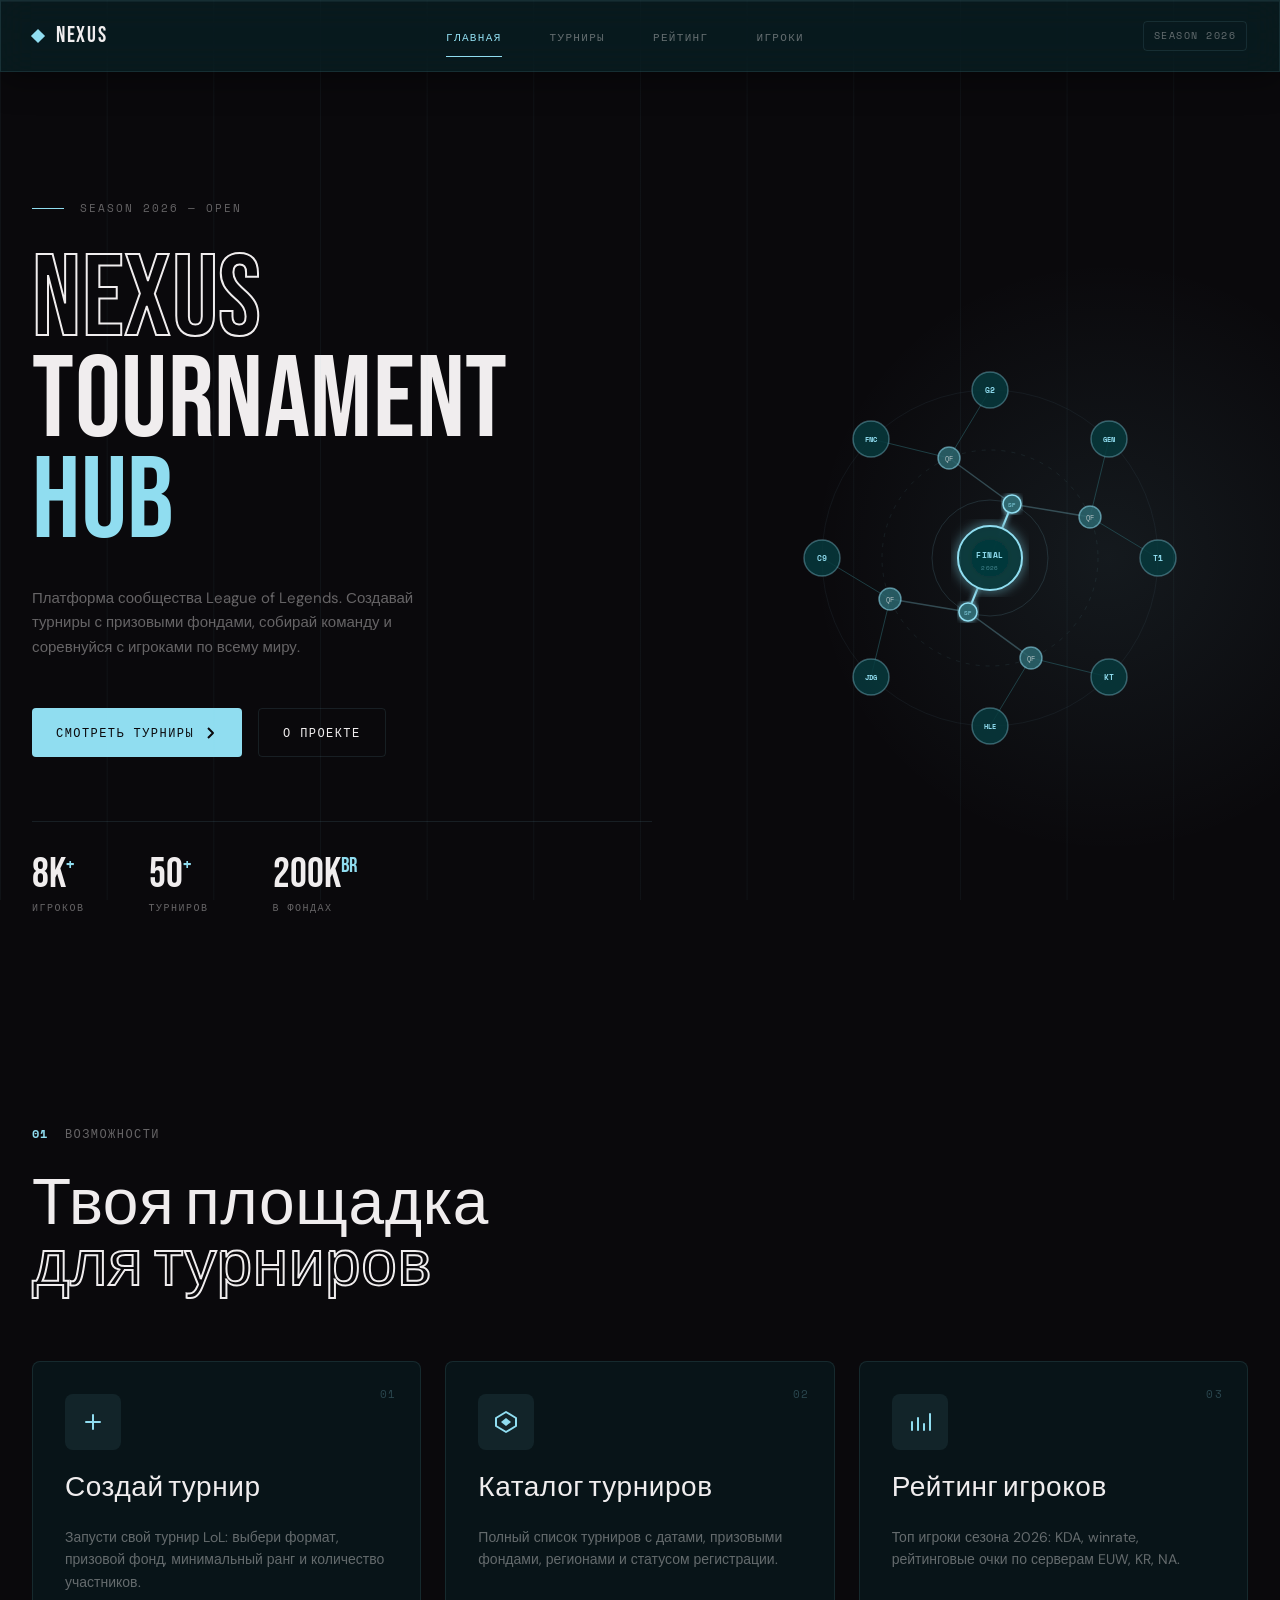
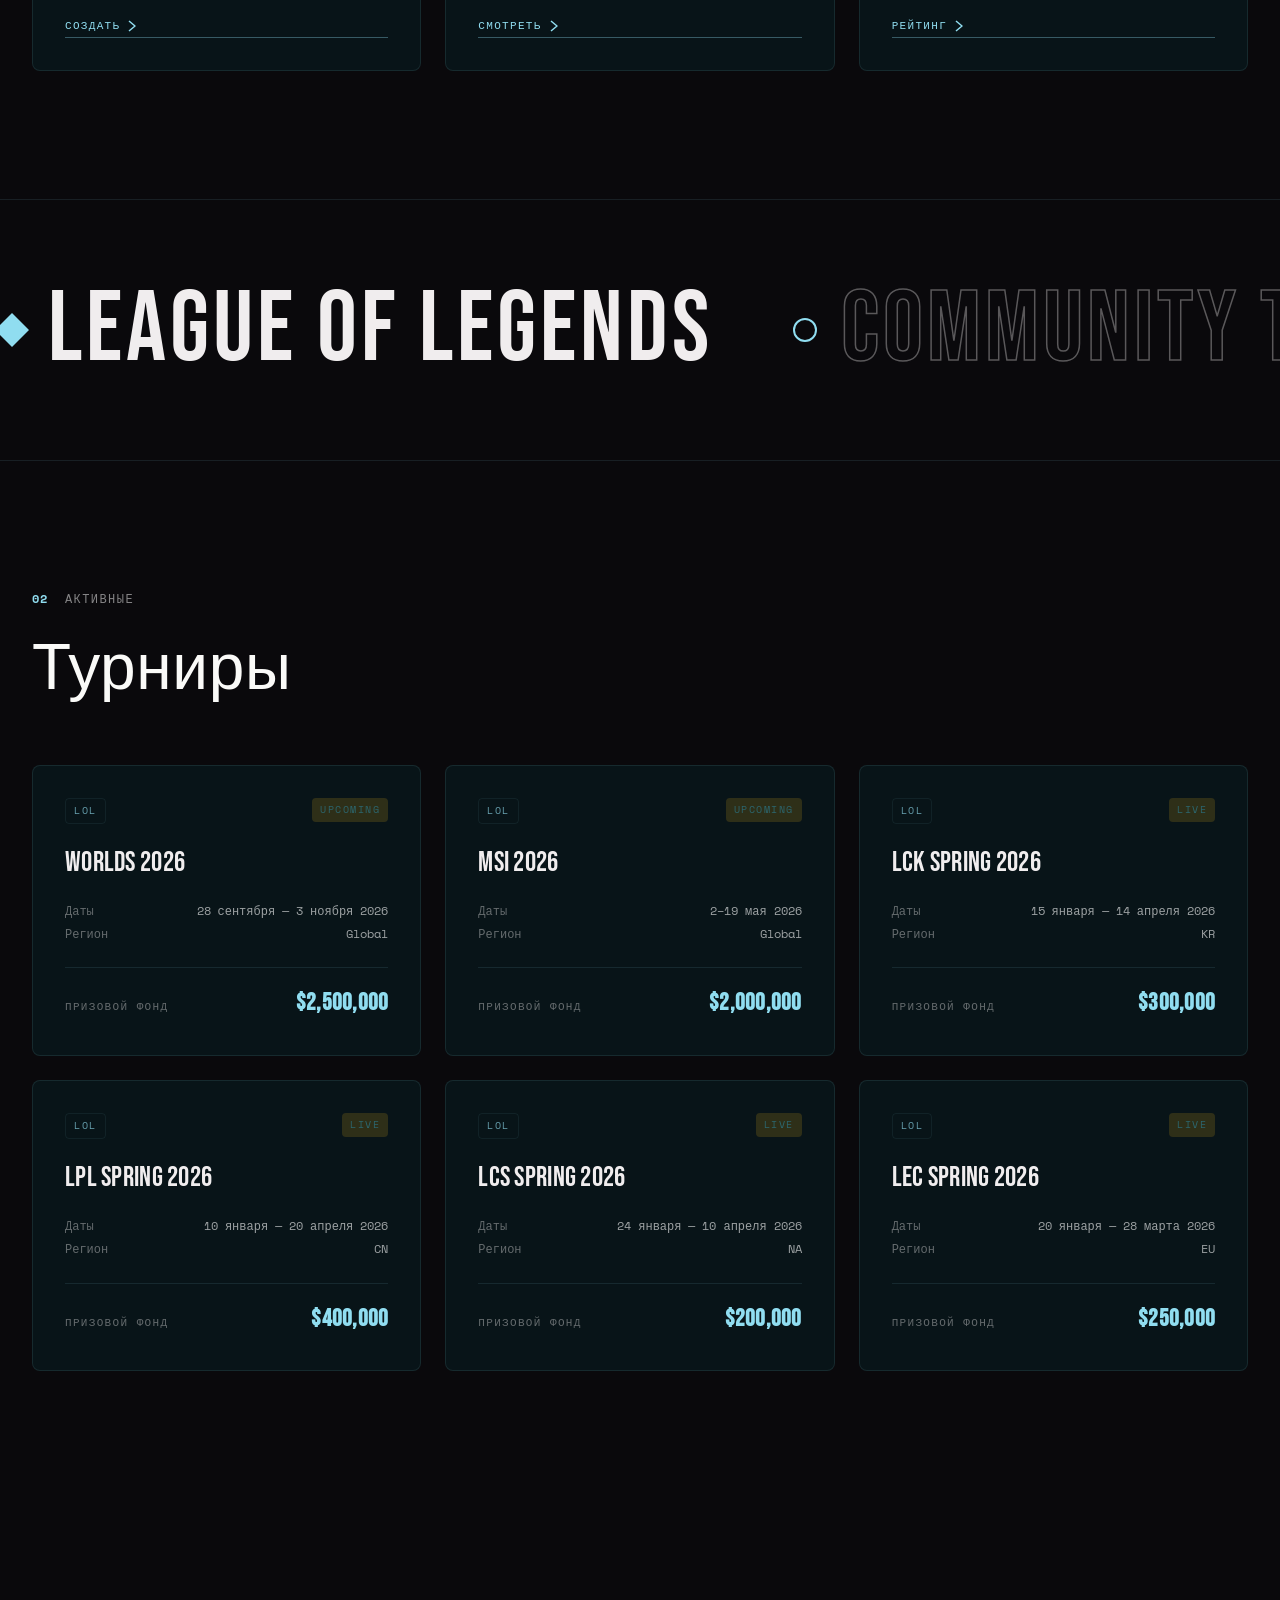
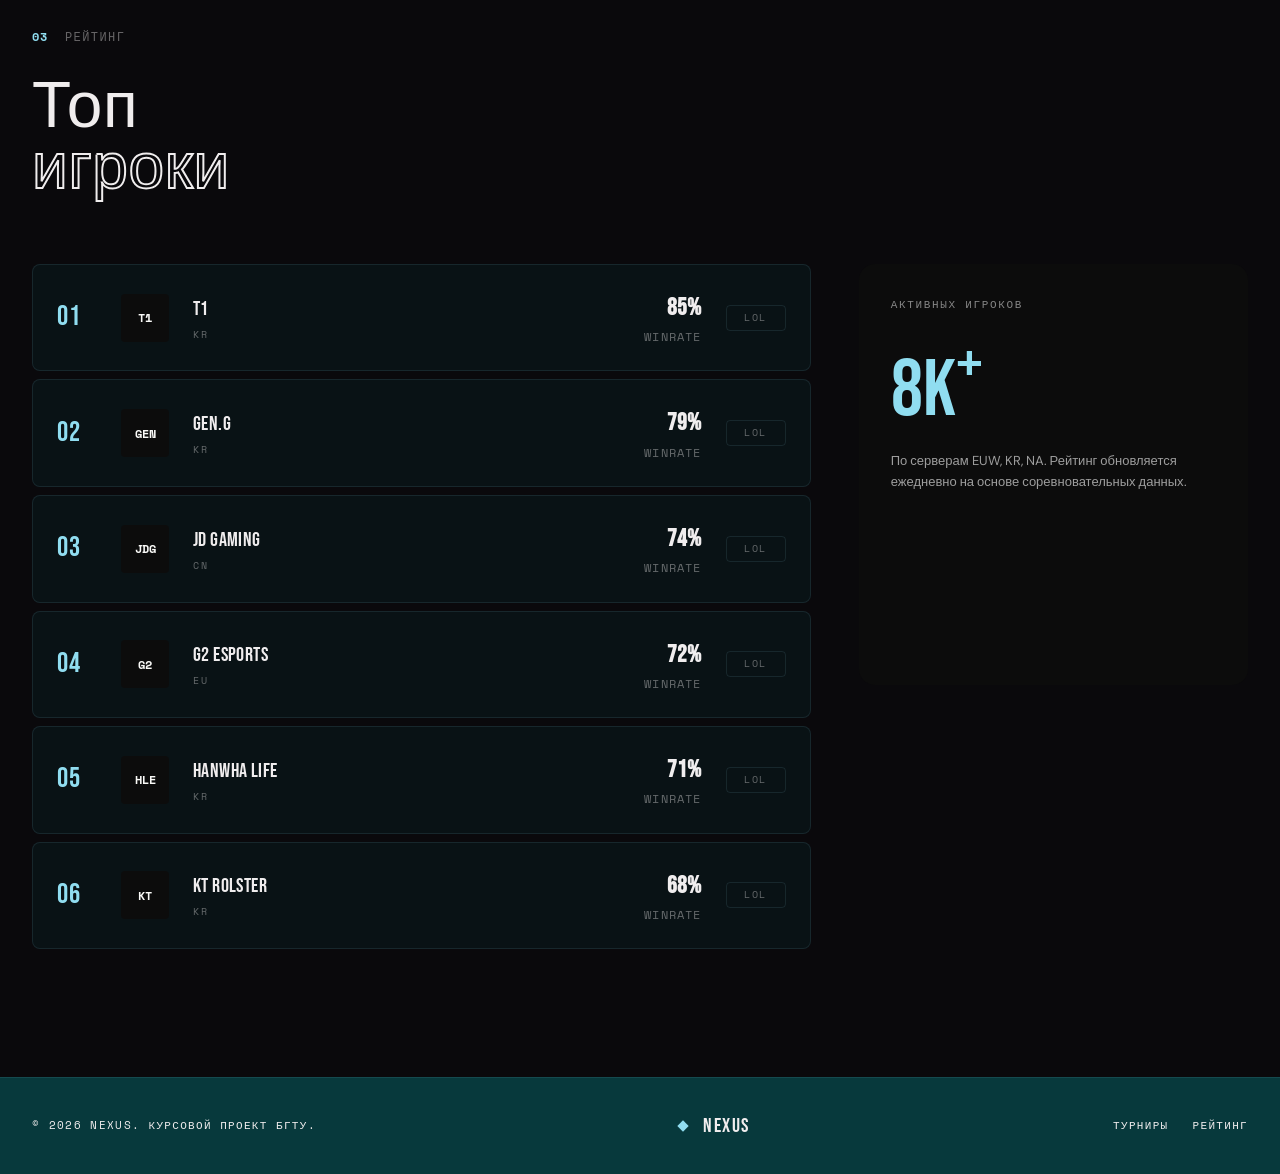
==== commit bbb82790: "footer and leaders-layout fix" ====
--- a/index.html
+++ b/index.html
@@ -10,7 +10,7 @@
     <link href="https://fonts.googleapis.com/css2?family=Bebas+Neue&family=DM+Sans:wght@300;400;500;600;700&family=Space+Mono:wght@400;500;600;700&display=swap" rel="stylesheet">
     <link rel="stylesheet" href="styles/main.css">
 </head>
-<body data-page="home" class="dark">
+<body data-page="home">
     <div class="grid-overlay" aria-hidden="true"></div>
 
     <nav aria-label="Главная навигация">
--- a/styles/main.css
+++ b/styles/main.css
@@ -5,8 +5,8 @@
 }
 
 :root {
-  --accent-game: #C8991A;
-  --accent-game-light: #F0C040;
+  --accent-game: #90DDF0;
+  --accent-game-light: #2C666E;
 }
 
 html {
@@ -19,15 +19,11 @@
   font-size: 15px;
   font-weight: 400;
   line-height: 1.6;
-  color: #0C0C0C;
-  background: #F7F5F0;
+  color: #F0EDEE;
+  background: #0A090C;
   overflow-x: hidden;
 }
 
-body.theme-lol {
-  --accent-game: #3A86FF;
-  --accent-game-light: #5fa0ff;
-}
 
 a {
   color: inherit;
@@ -1178,7 +1174,7 @@
   }
 }
 .section-leaders {
-  background: #F0EDE6;
+  background: transparent;
 }
 
 .leaders-layout {
@@ -1211,8 +1207,8 @@
   align-items: center;
   gap: 1.5rem;
   padding: 1.5rem;
-  background: #FAFAF8;
-  border: 1px solid rgba(12, 12, 12, 0.08);
+  background: rgba(7, 57, 60, 0.2);
+  border: 1px solid rgba(144, 221, 240, 0.1);
   border-radius: 8px;
   transition: all 0.35s cubic-bezier(0.16, 1, 0.3, 1);
 }
@@ -1254,12 +1250,12 @@
   font-size: 10px;
   text-transform: uppercase;
   letter-spacing: 0.15em;
-  color: #9A9080;
+  color: rgba(240, 237, 238, 0.4);
 }
 .leader-row .lr-wr {
   font-family: "Space Mono", monospace;
   font-size: 12px;
-  color: #9A9080;
+  color: rgba(240, 237, 238, 0.4);
   text-transform: uppercase;
   letter-spacing: 0.1em;
   text-align: right;
@@ -1268,7 +1264,7 @@
   display: block;
   font-family: "Bebas Neue", sans-serif;
   font-size: 24px;
-  color: #0C0C0C;
+  color: #F0EDEE;
   letter-spacing: 0.01em;
 }
 .leader-row .lr-game {
@@ -1276,9 +1272,9 @@
   font-size: 10px;
   text-transform: uppercase;
   letter-spacing: 0.15em;
-  color: #9A9080;
+  color: rgba(240, 237, 238, 0.4);
   padding: 4px 8px;
-  border: 1px solid rgba(12, 12, 12, 0.08);
+  border: 1px solid rgba(144, 221, 240, 0.1);
   border-radius: 4px;
   text-align: center;
 }
@@ -1499,17 +1495,22 @@
   }
 }
 footer {
-  padding: 2rem 2rem;
+  padding: 2rem 0;
+  background: #07393C;
+  border-top: 1px solid rgba(144, 221, 240, 0.1);
+  font-family: "Space Mono", monospace;
+  font-size: 11px;
+  color: #F0EDEE;
+  text-transform: uppercase;
+  letter-spacing: 0.12em;
+}
+.footer-inner {
   display: flex;
   justify-content: space-between;
   align-items: center;
   gap: 1.5rem;
-  border-top: 1px solid rgba(12, 12, 12, 0.08);
-  font-family: "Space Mono", monospace;
-  font-size: 11px;
-  color: #9A9080;
-  text-transform: uppercase;
-  letter-spacing: 0.12em;
+  flex-wrap: wrap;
+  width: 100%;
 }
 footer .footer-logo {
   display: flex;
@@ -1518,7 +1519,7 @@
   font-family: "Bebas Neue", sans-serif;
   font-size: 20px;
   letter-spacing: 0.08em;
-  color: #0C0C0C;
+  color: #F0EDEE;
 }
 footer .footer-logo .logo-gem {
   width: 8px;
@@ -1611,16 +1612,10 @@
     grid-template-columns: 1fr !important;
   }
 }
-body.dark {
-  background: #0A090C;
-  color: #F0EDEE;
-  --accent-game: #90DDF0;
-  --accent-game-light: #2C666E;
-}
-body.dark .grid-overlay {
+.grid-overlay {
   background-image: linear-gradient(to right, rgba(144, 221, 240, 0.1) 1px, transparent 1px);
 }
-body.dark nav {
+nav {
   background: rgba(7, 57, 60, 0.35);
   backdrop-filter: blur(20px) saturate(180%);
   -webkit-backdrop-filter: blur(20px) saturate(180%);
@@ -1628,7 +1623,7 @@
   box-shadow: 0 8px 32px rgba(0, 0, 0, 0.4), inset 0 1px 0 rgba(144, 221, 240, 0.06);
   border-bottom: 1px solid rgba(144, 221, 240, 0.1);
 }
-body.dark nav .logo {
+nav .logo {
   color: #F0EDEE;
   font-family: "Bebas Neue", sans-serif;
   font-size: 22px;
@@ -1637,16 +1632,16 @@
   align-items: center;
   gap: 0.8rem;
 }
-body.dark nav .logo .logo-hex {
+nav .logo .logo-hex {
   width: 14px;
   height: 14px;
   background: #90DDF0;
   clip-path: polygon(50% 0%, 100% 25%, 100% 75%, 50% 100%, 0% 75%, 0% 25%);
 }
-body.dark nav .logo .logo-gem {
+nav .logo .logo-gem {
   background: #90DDF0;
 }
-body.dark nav .nav-center a {
+nav .nav-center a {
   font-family: "Space Mono", monospace;
   font-size: 11px;
   letter-spacing: 0.12em;
@@ -1654,68 +1649,68 @@
   text-transform: uppercase;
   transition: color 0.2s;
 }
-body.dark nav .nav-center a::after {
+nav .nav-center a::after {
   background: #90DDF0;
 }
-body.dark nav .nav-center a:hover {
-  color: #F0EDEE;
-}
-body.dark nav .nav-center a.active {
+nav .nav-center a:hover {
+  color: #F0EDEE;
+}
+nav .nav-center a.active {
   color: #90DDF0;
 }
-body.dark nav .nav-center a.active::after {
-  width: 100%;
-}
-body.dark nav .nav-right .nav-tag {
+nav .nav-center a.active::after {
+  width: 100%;
+}
+nav .nav-right .nav-tag {
   border-color: rgba(144, 221, 240, 0.1);
   color: rgba(240, 237, 238, 0.4);
 }
-body.dark nav .game-switcher {
+nav .game-switcher {
   background: rgba(7, 57, 60, 0.5);
   border-color: rgba(144, 221, 240, 0.1);
 }
-body.dark nav .game-switcher .game-btn {
-  color: rgba(240, 237, 238, 0.4);
-}
-body.dark nav .game-switcher .game-btn:hover {
-  color: #F0EDEE;
-}
-body.dark nav .game-switcher .game-btn.active {
+nav .game-switcher .game-btn {
+  color: rgba(240, 237, 238, 0.4);
+}
+nav .game-switcher .game-btn:hover {
+  color: #F0EDEE;
+}
+nav .game-switcher .game-btn.active {
   background: #2C666E;
   color: #F0EDEE;
 }
-body.dark .hero::before {
+.hero::before {
   background: radial-gradient(circle, rgba(144, 221, 240, 0.08), transparent 70%);
 }
-body.dark .hero-headline {
-  color: #F0EDEE;
-}
-body.dark .hero-headline .outline {
+.hero-headline {
+  color: #F0EDEE;
+}
+.hero-headline .outline {
   -webkit-text-stroke: 2px #F0EDEE;
   color: transparent;
 }
-body.dark .hero-body {
-  color: rgba(240, 237, 238, 0.4);
-}
-body.dark .hero-metrics {
+.hero-body {
+  color: rgba(240, 237, 238, 0.4);
+}
+.hero-metrics {
   border-top-color: rgba(144, 221, 240, 0.1);
 }
-body.dark .hero-metrics .metric-num {
-  color: #F0EDEE;
-}
-body.dark .hero-metrics .metric-num sup {
+.hero-metrics .metric-num {
+  color: #F0EDEE;
+}
+.hero-metrics .metric-num sup {
   color: #90DDF0;
 }
-body.dark .hero-metrics .metric-label {
-  color: rgba(240, 237, 238, 0.4);
-}
-body.dark .season-tag {
-  color: rgba(240, 237, 238, 0.4);
-}
-body.dark .season-tag .season-bar {
+.hero-metrics .metric-label {
+  color: rgba(240, 237, 238, 0.4);
+}
+.season-tag {
+  color: rgba(240, 237, 238, 0.4);
+}
+.season-tag .season-bar {
   background: #90DDF0;
 }
-body.dark .bracket-wrap {
+.bracket-wrap {
   width: 100%;
   max-width: 420px;
   aspect-ratio: 1;
@@ -1724,7 +1719,7 @@
   justify-content: center;
   animation: bracket-rotate 120s linear infinite;
 }
-body.dark .bracket-svg {
+.bracket-svg {
   width: 100%;
   height: 100%;
 }
@@ -1736,183 +1731,140 @@
     transform: rotate(360deg);
   }
 }
-body.dark .section-label .label-num {
+.section-label .label-num {
   color: #90DDF0;
 }
-body.dark .section-label .label-text {
-  color: rgba(240, 237, 238, 0.4);
-}
-body.dark .section-title {
-  color: #F0EDEE;
-}
-body.dark .section-title .outline {
+.section-label .label-text {
+  color: rgba(240, 237, 238, 0.4);
+}
+.section-title {
+  color: #F0EDEE;
+}
+.section-title .outline {
   -webkit-text-stroke: 2px #F0EDEE;
   color: transparent;
 }
-body.dark .section-features {
+.section-features {
   background: transparent;
 }
-body.dark .feature-card {
+.feature-card {
   background: rgba(7, 57, 60, 0.25);
   border-color: rgba(144, 221, 240, 0.1);
   color: #F0EDEE;
 }
-body.dark .feature-card .feature-num {
+.feature-card .feature-num {
   color: rgba(144, 221, 240, 0.25);
 }
-body.dark .feature-card .feature-title {
-  color: #F0EDEE;
-}
-body.dark .feature-card .feature-desc {
-  color: rgba(240, 237, 238, 0.4);
-}
-body.dark .feature-card .feature-icon-wrap {
+.feature-card .feature-title {
+  color: #F0EDEE;
+}
+.feature-card .feature-desc {
+  color: rgba(240, 237, 238, 0.4);
+}
+.feature-card .feature-icon-wrap {
   color: #90DDF0;
   background: rgba(144, 221, 240, 0.08);
   border-color: rgba(144, 221, 240, 0.1);
 }
-body.dark .feature-card .feature-link {
+.feature-card .feature-link {
   color: #90DDF0;
 }
-body.dark .feature-card .feature-link:hover {
-  color: #F0EDEE;
-}
-body.dark .feature-card:hover {
+.feature-card .feature-link:hover {
+  color: #F0EDEE;
+}
+.feature-card:hover {
   border-color: rgba(144, 221, 240, 0.3);
   box-shadow: 0 20px 60px -20px rgba(144, 221, 240, 0.08);
 }
-body.dark .section-marquee {
+.section-marquee {
   border-color: rgba(144, 221, 240, 0.1);
 }
-body.dark .marquee-item {
-  color: #F0EDEE;
-}
-body.dark .marquee-item.outline-text {
+.marquee-item {
+  color: #F0EDEE;
+}
+.marquee-item.outline-text {
   -webkit-text-stroke: 1.5px rgba(240, 237, 238, 0.35);
   color: transparent;
 }
-body.dark .marquee-item .m-gem {
+.marquee-item .m-gem {
   background: #90DDF0;
 }
-body.dark .marquee-item .m-circle {
+.marquee-item .m-circle {
   border-color: #90DDF0;
 }
-body.dark .section-tournaments {
+.section-tournaments {
   background: transparent;
 }
-body.dark .tournament-card {
+.tournament-card {
   background: rgba(7, 57, 60, 0.25);
   border-color: rgba(144, 221, 240, 0.1);
   color: #F0EDEE;
 }
-body.dark .tournament-card:hover {
+.tournament-card:hover {
   border-color: rgba(144, 221, 240, 0.35);
   box-shadow: 0 0 30px rgba(144, 221, 240, 0.06);
 }
-body.dark .tournament-card .t-game {
+.tournament-card .t-game {
   color: #90DDF0;
   border-color: rgba(144, 221, 240, 0.1);
 }
-body.dark .tournament-card .t-name {
-  color: #F0EDEE;
-}
-body.dark .tournament-card .t-meta-row {
+.tournament-card .t-name {
+  color: #F0EDEE;
+}
+.tournament-card .t-meta-row {
   border-color: rgba(144, 221, 240, 0.1);
 }
-body.dark .tournament-card .t-meta-row span:first-child {
-  color: rgba(240, 237, 238, 0.4);
-}
-body.dark .tournament-card .t-prize {
+.tournament-card .t-meta-row span:first-child {
+  color: rgba(240, 237, 238, 0.4);
+}
+.tournament-card .t-prize {
   border-color: rgba(144, 221, 240, 0.1);
 }
-body.dark .tournament-card .t-prize span {
-  color: rgba(240, 237, 238, 0.4);
-}
-body.dark .tournament-card .t-prize strong {
+.tournament-card .t-prize span {
+  color: rgba(240, 237, 238, 0.4);
+}
+.tournament-card .t-prize strong {
   color: #90DDF0;
 }
-body.dark .section-leaders {
+
+section {
   background: transparent;
 }
-body.dark .leaders-visual {
-  background: rgba(7, 57, 60, 0.35);
-  backdrop-filter: blur(20px) saturate(180%);
-  -webkit-backdrop-filter: blur(20px) saturate(180%);
-  border: 1px solid rgba(144, 221, 240, 0.1);
-  box-shadow: 0 8px 32px rgba(0, 0, 0, 0.4), inset 0 1px 0 rgba(144, 221, 240, 0.06);
-  border-color: rgba(144, 221, 240, 0.1);
-}
-body.dark .leaders-visual-title {
-  color: rgba(240, 237, 238, 0.4);
-}
-body.dark .leaders-visual-num {
-  color: #90DDF0;
-}
-body.dark .leaders-visual-desc {
-  color: rgba(240, 237, 238, 0.4);
-}
-body.dark .leaders-bars span {
-  background: #2C666E;
-}
-body.dark footer {
-  background: #07393C;
-  color: #F0EDEE;
-  border-top: 1px solid rgba(144, 221, 240, 0.1);
-  padding: 2rem 0;
-}
-body.dark footer .footer-inner {
-  display: flex;
-  justify-content: space-between;
-  align-items: center;
-  gap: 1.5rem;
-  flex-wrap: wrap;
-}
-body.dark footer .logo {
-  font-size: 20px;
-}
-body.dark footer .logo .logo-hex {
-  width: 10px;
-  height: 10px;
-}
-
-body.dark section {
-  background: transparent;
-}
-
-body.dark .btn-primary {
+
+.btn-primary {
   background: #90DDF0;
   color: #0A090C;
   border: none;
 }
-body.dark .btn-primary:hover {
+.btn-primary:hover {
   background: #2C666E;
   color: #F0EDEE;
 }
-body.dark .btn-ghost {
+.btn-ghost {
   background: transparent;
   color: #F0EDEE;
   border-color: rgba(144, 221, 240, 0.1);
 }
-body.dark .btn-ghost:hover {
+.btn-ghost:hover {
   background: rgba(144, 221, 240, 0.08);
   border-color: rgba(144, 221, 240, 0.4);
   color: #90DDF0;
 }
-body.dark .feature-link {
+.feature-link {
   color: #90DDF0;
   border-bottom-color: rgba(144, 221, 240, 0.35);
 }
-body.dark .feature-link:hover {
+.feature-link:hover {
   color: #F0EDEE;
   border-bottom-color: #F0EDEE;
 }
-body.dark .hero-headline .gold {
+.hero-headline .gold {
   color: #90DDF0;
 }
-body.dark .hero-svg-wrap .hero-ring.r3 {
+.hero-svg-wrap .hero-ring.r3 {
   border-color: #90DDF0;
 }
-body.dark .hero-svg-wrap .hero-gem-big {
+.hero-svg-wrap .hero-gem-big {
   background: #90DDF0;
   box-shadow: 0 20px 60px rgba(144, 221, 240, 0.35);
 }
@@ -2404,7 +2356,7 @@
   line-height: 1.6;
 }
 
-body.dark .lb-hero {
+.lb-hero {
   padding: 7rem 0 4rem;
   width: 100%;
   max-width: 1440px;
@@ -2412,11 +2364,11 @@
   padding: 0 2rem;
 }
 @media (max-width: 640px) {
-  body.dark .lb-hero {
+  .lb-hero {
     padding: 0 1rem;
   }
 }
-body.dark .lb-hero .lb-label {
+.lb-hero .lb-label {
   font-family: "Space Mono", monospace;
   font-size: 11px;
   letter-spacing: 0.15em;
@@ -2427,14 +2379,14 @@
   gap: 0.75rem;
   margin-bottom: 1.5rem;
 }
-body.dark .lb-hero .lb-label::before {
+.lb-hero .lb-label::before {
   content: "";
   display: block;
   width: 32px;
   height: 1px;
   background: #90DDF0;
 }
-body.dark .lb-hero h1 {
+.lb-hero h1 {
   font-family: "Bebas Neue", sans-serif;
   font-size: clamp(52px, 8vw, 96px);
   letter-spacing: 0.04em;
@@ -2442,34 +2394,34 @@
   color: #F0EDEE;
   margin-bottom: 1.2rem;
 }
-body.dark .lb-hero h1 .outline-frost {
+.lb-hero h1 .outline-frost {
   -webkit-text-stroke: 1.5px #90DDF0;
   color: transparent;
 }
-body.dark .lb-hero .lb-sub {
+.lb-hero .lb-sub {
   font-family: "DM Sans", sans-serif;
   font-size: 16px;
   color: rgba(240, 237, 238, 0.4);
   max-width: 480px;
 }
-body.dark .lb-filters {
+.lb-filters {
   width: 100%;
   max-width: 1440px;
   margin: 0 auto;
   padding: 0 2rem;
 }
 @media (max-width: 640px) {
-  body.dark .lb-filters {
+  .lb-filters {
     padding: 0 1rem;
   }
 }
-body.dark .lb-filters {
+.lb-filters {
   display: flex;
   gap: 0.5rem;
   margin-bottom: 3rem;
   flex-wrap: wrap;
 }
-body.dark .lb-filters .filter-tab {
+.lb-filters .filter-tab {
   font-family: "Space Mono", monospace;
   font-size: 11px;
   letter-spacing: 0.1em;
@@ -2482,27 +2434,27 @@
   cursor: pointer;
   transition: all 0.2s;
 }
-body.dark .lb-filters .filter-tab:hover {
+.lb-filters .filter-tab:hover {
   color: #F0EDEE;
   border-color: rgba(144, 221, 240, 0.3);
 }
-body.dark .lb-filters .filter-tab.active {
+.lb-filters .filter-tab.active {
   background: #2C666E;
   color: #F0EDEE;
   border-color: #2C666E;
 }
-body.dark .lb-podium {
+.lb-podium {
   width: 100%;
   max-width: 1440px;
   margin: 0 auto;
   padding: 0 2rem;
 }
 @media (max-width: 640px) {
-  body.dark .lb-podium {
+  .lb-podium {
     padding: 0 1rem;
   }
 }
-body.dark .lb-podium {
+.lb-podium {
   display: grid;
   grid-template-columns: 1fr 1fr 1fr;
   gap: 1.5rem;
@@ -2510,11 +2462,11 @@
   align-items: end;
 }
 @media (max-width: 768px) {
-  body.dark .lb-podium {
+  .lb-podium {
     grid-template-columns: 1fr;
   }
 }
-body.dark .lb-podium .podium-card {
+.lb-podium .podium-card {
   background: rgba(7, 57, 60, 0.4);
   backdrop-filter: blur(16px) saturate(180%);
   -webkit-backdrop-filter: blur(16px) saturate(180%);
@@ -2526,29 +2478,29 @@
   position: relative;
   transition: transform 0.2s;
 }
-body.dark .lb-podium .podium-card:hover {
+.lb-podium .podium-card:hover {
   transform: translateY(-4px);
 }
-body.dark .lb-podium .podium-card.rank-1 {
+.lb-podium .podium-card.rank-1 {
   border-color: rgba(144, 221, 240, 0.4);
   box-shadow: 0 0 32px rgba(144, 221, 240, 0.12);
   padding: 2.5rem 1.5rem;
 }
-body.dark .lb-podium .podium-card.rank-1 .podium-rank-num {
+.lb-podium .podium-card.rank-1 .podium-rank-num {
   color: #90DDF0;
   font-size: 48px;
 }
-body.dark .lb-podium .podium-card.rank-2 .podium-rank-num, body.dark .lb-podium .podium-card.rank-3 .podium-rank-num {
+.lb-podium .podium-card.rank-2 .podium-rank-num, .lb-podium .podium-card.rank-3 .podium-rank-num {
   color: rgba(240, 237, 238, 0.4);
   font-size: 36px;
 }
-body.dark .lb-podium .podium-card .podium-rank-num {
+.lb-podium .podium-card .podium-rank-num {
   font-family: "Bebas Neue", sans-serif;
   letter-spacing: 0.04em;
   line-height: 1;
   margin-bottom: 1rem;
 }
-body.dark .lb-podium .podium-card .podium-avatar {
+.lb-podium .podium-card .podium-avatar {
   width: 64px;
   height: 64px;
   border-radius: 50%;
@@ -2563,14 +2515,14 @@
   color: #90DDF0;
   letter-spacing: 0.04em;
 }
-body.dark .lb-podium .podium-card .podium-name {
+.lb-podium .podium-card .podium-name {
   font-family: "Bebas Neue", sans-serif;
   font-size: 22px;
   color: #F0EDEE;
   letter-spacing: 0.04em;
   margin-bottom: 0.4rem;
 }
-body.dark .lb-podium .podium-card .podium-role {
+.lb-podium .podium-card .podium-role {
   font-family: "Space Mono", monospace;
   font-size: 10px;
   letter-spacing: 0.1em;
@@ -2578,7 +2530,7 @@
   text-transform: uppercase;
   margin-bottom: 0.8rem;
 }
-body.dark .lb-podium .podium-card .podium-rank-badge {
+.lb-podium .podium-card .podium-rank-badge {
   display: inline-block;
   font-family: "Space Mono", monospace;
   font-size: 10px;
@@ -2591,13 +2543,13 @@
   border: 1px solid rgba(144, 221, 240, 0.2);
   margin-bottom: 1rem;
 }
-body.dark .lb-podium .podium-card .podium-lp {
+.lb-podium .podium-card .podium-lp {
   font-family: "Bebas Neue", sans-serif;
   font-size: 28px;
   color: #F0EDEE;
   letter-spacing: 0.04em;
 }
-body.dark .lb-podium .podium-card .podium-lp span {
+.lb-podium .podium-card .podium-lp span {
   font-family: "Space Mono", monospace;
   font-size: 10px;
   letter-spacing: 0.1em;
@@ -2608,21 +2560,21 @@
   text-transform: uppercase;
   margin-top: 2px;
 }
-body.dark .lb-table-section {
+.lb-table-section {
   width: 100%;
   max-width: 1440px;
   margin: 0 auto;
   padding: 0 2rem;
 }
 @media (max-width: 640px) {
-  body.dark .lb-table-section {
+  .lb-table-section {
     padding: 0 1rem;
   }
 }
-body.dark .lb-table-section {
+.lb-table-section {
   margin-bottom: 6rem;
 }
-body.dark .lb-table-section .lb-table-head {
+.lb-table-section .lb-table-head {
   display: grid;
   grid-template-columns: 48px 1fr 100px 80px 80px 80px 80px;
   gap: 1rem;
@@ -2630,7 +2582,7 @@
   border-bottom: 1px solid rgba(144, 221, 240, 0.1);
   margin-bottom: 0.5rem;
 }
-body.dark .lb-table-section .lb-table-head span {
+.lb-table-section .lb-table-head span {
   font-family: "Space Mono", monospace;
   font-size: 10px;
   letter-spacing: 0.12em;
@@ -2638,14 +2590,14 @@
   text-transform: uppercase;
 }
 @media (max-width: 768px) {
-  body.dark .lb-table-section .lb-table-head {
+  .lb-table-section .lb-table-head {
     grid-template-columns: 40px 1fr 90px 70px;
   }
-  body.dark .lb-table-section .lb-table-head .col-server, body.dark .lb-table-section .lb-table-head .col-games, body.dark .lb-table-section .lb-table-head .col-wr {
+  .lb-table-section .lb-table-head .col-server, .lb-table-section .lb-table-head .col-games, .lb-table-section .lb-table-head .col-wr {
     display: none;
   }
 }
-body.dark .lb-table-section .lb-row {
+.lb-table-section .lb-row {
   display: grid;
   grid-template-columns: 48px 1fr 100px 80px 80px 80px 80px;
   gap: 1rem;
@@ -2658,26 +2610,26 @@
   cursor: pointer;
   border-radius: 6px;
 }
-body.dark .lb-table-section .lb-row:hover {
+.lb-table-section .lb-row:hover {
   background: rgba(44, 102, 110, 0.2);
 }
-body.dark .lb-table-section .lb-row.top-3 {
+.lb-table-section .lb-row.top-3 {
   background: rgba(7, 57, 60, 0.4);
   border-color: rgba(144, 221, 240, 0.1);
 }
-body.dark .lb-table-section .lb-row .row-rank {
+.lb-table-section .lb-row .row-rank {
   font-family: "Space Mono", monospace;
   font-size: 13px;
   letter-spacing: 0.05em;
   color: rgba(240, 237, 238, 0.4);
   text-align: center;
 }
-body.dark .lb-table-section .lb-row .row-player {
+.lb-table-section .lb-row .row-player {
   display: flex;
   align-items: center;
   gap: 0.75rem;
 }
-body.dark .lb-table-section .lb-row .row-player .row-avatar {
+.lb-table-section .lb-row .row-player .row-avatar {
   width: 36px;
   height: 36px;
   border-radius: 50%;
@@ -2691,20 +2643,20 @@
   flex-shrink: 0;
   border: 1px solid rgba(144, 221, 240, 0.15);
 }
-body.dark .lb-table-section .lb-row .row-player .row-name {
+.lb-table-section .lb-row .row-player .row-name {
   font-family: "Bebas Neue", sans-serif;
   font-size: 16px;
   letter-spacing: 0.04em;
   color: #F0EDEE;
 }
-body.dark .lb-table-section .lb-row .row-player .row-role {
+.lb-table-section .lb-row .row-player .row-role {
   font-family: "Space Mono", monospace;
   font-size: 9px;
   letter-spacing: 0.08em;
   color: rgba(240, 237, 238, 0.4);
   text-transform: uppercase;
 }
-body.dark .lb-table-section .lb-row .row-tier {
+.lb-table-section .lb-row .row-tier {
   font-family: "Space Mono", monospace;
   font-size: 10px;
   letter-spacing: 0.08em;
@@ -2716,38 +2668,38 @@
   color: #90DDF0;
   border: 1px solid rgba(144, 221, 240, 0.15);
 }
-body.dark .lb-table-section .lb-row .row-tier.challenger {
+.lb-table-section .lb-row .row-tier.challenger {
   background: rgba(144, 221, 240, 0.15);
   color: #90DDF0;
 }
-body.dark .lb-table-section .lb-row .row-tier.grandmaster {
+.lb-table-section .lb-row .row-tier.grandmaster {
   background: rgba(255, 107, 107, 0.15);
   color: #FF8E8E;
   border-color: rgba(255, 107, 107, 0.3);
 }
-body.dark .lb-table-section .lb-row .row-tier.master {
+.lb-table-section .lb-row .row-tier.master {
   background: rgba(192, 132, 252, 0.15);
   color: #C084FC;
   border-color: rgba(192, 132, 252, 0.3);
 }
-body.dark .lb-table-section .lb-row .row-lp {
+.lb-table-section .lb-row .row-lp {
   font-family: "Bebas Neue", sans-serif;
   font-size: 16px;
   color: #F0EDEE;
   letter-spacing: 0.04em;
 }
-body.dark .lb-table-section .lb-row .row-wr {
+.lb-table-section .lb-row .row-wr {
   font-family: "Space Mono", monospace;
   font-size: 13px;
   color: #F0EDEE;
 }
-body.dark .lb-table-section .lb-row .row-games {
+.lb-table-section .lb-row .row-games {
   font-family: "Space Mono", monospace;
   font-size: 12px;
   letter-spacing: 0.02em;
   color: rgba(240, 237, 238, 0.4);
 }
-body.dark .lb-table-section .lb-row .row-server {
+.lb-table-section .lb-row .row-server {
   font-family: "Space Mono", monospace;
   font-size: 10px;
   letter-spacing: 0.1em;
@@ -2755,30 +2707,30 @@
   text-transform: uppercase;
 }
 @media (max-width: 768px) {
-  body.dark .lb-table-section .lb-row {
+  .lb-table-section .lb-row {
     grid-template-columns: 40px 1fr 90px 70px;
   }
-  body.dark .lb-table-section .lb-row .row-server, body.dark .lb-table-section .lb-row .row-games, body.dark .lb-table-section .lb-row .row-wr {
+  .lb-table-section .lb-row .row-server, .lb-table-section .lb-row .row-games, .lb-table-section .lb-row .row-wr {
     display: none;
   }
 }
 
-body.dark .player-section {
+.player-section {
   width: 100%;
   max-width: 1440px;
   margin: 0 auto;
   padding: 0 2rem;
 }
 @media (max-width: 640px) {
-  body.dark .player-section {
+  .player-section {
     padding: 0 1rem;
   }
 }
-body.dark .player-section {
+.player-section {
   padding-top: 7rem;
   padding-bottom: 6rem;
 }
-body.dark .player-header {
+.player-header {
   display: grid;
   grid-template-columns: auto 1fr;
   gap: 2.5rem;
@@ -2788,12 +2740,12 @@
   border-bottom: 1px solid rgba(144, 221, 240, 0.1);
 }
 @media (max-width: 768px) {
-  body.dark .player-header {
+  .player-header {
     grid-template-columns: 1fr;
     gap: 1.5rem;
   }
 }
-body.dark .player-header .player-avatar {
+.player-header .player-avatar {
   width: 100px;
   height: 100px;
   border-radius: 50%;
@@ -2808,7 +2760,7 @@
   letter-spacing: 0.04em;
   flex-shrink: 0;
 }
-body.dark .player-header .player-meta .player-name {
+.player-header .player-meta .player-name {
   font-family: "Bebas Neue", sans-serif;
   font-size: clamp(40px, 6vw, 72px);
   letter-spacing: 0.04em;
@@ -2816,13 +2768,13 @@
   color: #F0EDEE;
   margin-bottom: 0.5rem;
 }
-body.dark .player-header .player-meta .player-badges {
+.player-header .player-meta .player-badges {
   display: flex;
   align-items: center;
   gap: 0.75rem;
   flex-wrap: wrap;
 }
-body.dark .player-header .player-meta .player-badges .badge {
+.player-header .player-meta .player-badges .badge {
   font-family: "Space Mono", monospace;
   font-size: 10px;
   letter-spacing: 0.1em;
@@ -2831,66 +2783,66 @@
   border-radius: 4px;
   border: 1px solid;
 }
-body.dark .player-header .player-meta .player-badges .badge.badge-rank {
+.player-header .player-meta .player-badges .badge.badge-rank {
   background: rgba(144, 221, 240, 0.1);
   color: #90DDF0;
   border-color: rgba(144, 221, 240, 0.25);
 }
-body.dark .player-header .player-meta .player-badges .badge.badge-role {
+.player-header .player-meta .player-badges .badge.badge-role {
   background: rgba(44, 102, 110, 0.3);
   color: #F0EDEE;
   border-color: rgba(44, 102, 110, 0.5);
 }
-body.dark .player-header .player-meta .player-badges .badge.badge-server {
+.player-header .player-meta .player-badges .badge.badge-server {
   background: rgba(240, 237, 238, 0.06);
   color: rgba(240, 237, 238, 0.4);
   border-color: rgba(144, 221, 240, 0.1);
 }
-body.dark .player-header .player-lp-block {
+.player-header .player-lp-block {
   text-align: right;
 }
 @media (max-width: 768px) {
-  body.dark .player-header .player-lp-block {
+  .player-header .player-lp-block {
     text-align: left;
   }
 }
-body.dark .player-header .player-lp-block .lp-num {
+.player-header .player-lp-block .lp-num {
   font-family: "Bebas Neue", sans-serif;
   font-size: clamp(36px, 5vw, 56px);
   color: #90DDF0;
   letter-spacing: 0.04em;
   line-height: 1;
 }
-body.dark .player-header .player-lp-block .lp-label {
+.player-header .player-lp-block .lp-label {
   font-family: "Space Mono", monospace;
   font-size: 10px;
   letter-spacing: 0.12em;
   color: rgba(240, 237, 238, 0.4);
   text-transform: uppercase;
 }
-body.dark .player-main-grid {
+.player-main-grid {
   display: grid;
   grid-template-columns: 1fr 320px;
   gap: 2.5rem;
   margin-bottom: 4rem;
 }
 @media (max-width: 1024px) {
-  body.dark .player-main-grid {
+  .player-main-grid {
     grid-template-columns: 1fr;
   }
 }
-body.dark .player-stats-grid {
+.player-stats-grid {
   display: grid;
   grid-template-columns: repeat(4, 1fr);
   gap: 1rem;
   margin-bottom: 2rem;
 }
 @media (max-width: 768px) {
-  body.dark .player-stats-grid {
+  .player-stats-grid {
     grid-template-columns: repeat(2, 1fr);
   }
 }
-body.dark .player-stats-grid .stat-card {
+.player-stats-grid .stat-card {
   background: rgba(7, 57, 60, 0.4);
   backdrop-filter: blur(14px) saturate(180%);
   -webkit-backdrop-filter: blur(14px) saturate(180%);
@@ -2900,7 +2852,7 @@
   padding: 1.5rem;
   text-align: center;
 }
-body.dark .player-stats-grid .stat-card .stat-num {
+.player-stats-grid .stat-card .stat-num {
   font-family: "Bebas Neue", sans-serif;
   font-size: 36px;
   color: #F0EDEE;
@@ -2908,17 +2860,17 @@
   line-height: 1;
   margin-bottom: 0.5rem;
 }
-body.dark .player-stats-grid .stat-card .stat-label {
+.player-stats-grid .stat-card .stat-label {
   font-family: "Space Mono", monospace;
   font-size: 10px;
   letter-spacing: 0.12em;
   color: rgba(240, 237, 238, 0.4);
   text-transform: uppercase;
 }
-body.dark .player-stats-grid .stat-card.stat-highlight .stat-num {
+.player-stats-grid .stat-card.stat-highlight .stat-num {
   color: #90DDF0;
 }
-body.dark .champions-section {
+.champions-section {
   background: rgba(7, 57, 60, 0.3);
   backdrop-filter: blur(12px) saturate(180%);
   -webkit-backdrop-filter: blur(12px) saturate(180%);
@@ -2927,7 +2879,7 @@
   border-radius: 12px;
   padding: 1.5rem;
 }
-body.dark .champions-section h3 {
+.champions-section h3 {
   font-family: "Space Mono", monospace;
   font-size: 11px;
   letter-spacing: 0.12em;
@@ -2935,7 +2887,7 @@
   text-transform: uppercase;
   margin-bottom: 1.2rem;
 }
-body.dark .champions-section .champion-row {
+.champions-section .champion-row {
   display: grid;
   grid-template-columns: 1fr 60px 60px;
   gap: 1rem;
@@ -2943,29 +2895,29 @@
   border-bottom: 1px solid rgba(144, 221, 240, 0.06);
   align-items: center;
 }
-body.dark .champions-section .champion-row:last-child {
+.champions-section .champion-row:last-child {
   border-bottom: none;
 }
-body.dark .champions-section .champion-row .champ-name {
+.champions-section .champion-row .champ-name {
   font-family: "DM Sans", sans-serif;
   font-size: 14px;
   color: #F0EDEE;
   font-weight: 500;
 }
-body.dark .champions-section .champion-row .champ-games {
+.champions-section .champion-row .champ-games {
   font-family: "Space Mono", monospace;
   font-size: 11px;
   letter-spacing: 0.04em;
   color: rgba(240, 237, 238, 0.4);
   text-align: center;
 }
-body.dark .champions-section .champion-row .champ-wr {
+.champions-section .champion-row .champ-wr {
   font-family: "Space Mono", monospace;
   font-size: 12px;
   text-align: right;
   color: #90DDF0;
 }
-body.dark .radar-card {
+.radar-card {
   background: rgba(7, 57, 60, 0.35);
   backdrop-filter: blur(16px) saturate(180%);
   -webkit-backdrop-filter: blur(16px) saturate(180%);
@@ -2977,7 +2929,7 @@
   flex-direction: column;
   align-items: center;
 }
-body.dark .radar-card h3 {
+.radar-card h3 {
   font-family: "Space Mono", monospace;
   font-size: 11px;
   letter-spacing: 0.12em;
@@ -2986,51 +2938,51 @@
   margin-bottom: 1.5rem;
   align-self: flex-start;
 }
-body.dark .radar-card .radar-svg {
+.radar-card .radar-svg {
   width: 100%;
   max-width: 280px;
 }
-body.dark .radar-card .radar-labels-list {
+.radar-card .radar-labels-list {
   margin-top: 1.5rem;
   width: 100%;
   display: grid;
   grid-template-columns: 1fr 1fr;
   gap: 0.5rem;
 }
-body.dark .radar-card .radar-labels-list .radar-label-item {
+.radar-card .radar-labels-list .radar-label-item {
   display: flex;
   align-items: center;
   gap: 0.5rem;
 }
-body.dark .radar-card .radar-labels-list .radar-label-item .dot {
+.radar-card .radar-labels-list .radar-label-item .dot {
   width: 6px;
   height: 6px;
   border-radius: 50%;
   background: #90DDF0;
   flex-shrink: 0;
 }
-body.dark .radar-card .radar-labels-list .radar-label-item span {
+.radar-card .radar-labels-list .radar-label-item span {
   font-family: "Space Mono", monospace;
   font-size: 10px;
   letter-spacing: 0.08em;
   color: rgba(240, 237, 238, 0.4);
   text-transform: uppercase;
 }
-body.dark .match-history h2 {
+.match-history h2 {
   font-family: "Bebas Neue", sans-serif;
   font-size: 28px;
   color: #F0EDEE;
   letter-spacing: 0.04em;
   margin-bottom: 1.5rem;
 }
-body.dark .match-history .history-table {
+.match-history .history-table {
   width: 100%;
   border-collapse: collapse;
 }
-body.dark .match-history .history-table thead tr {
+.match-history .history-table thead tr {
   border-bottom: 1px solid rgba(144, 221, 240, 0.1);
 }
-body.dark .match-history .history-table thead th {
+.match-history .history-table thead th {
   font-family: "Space Mono", monospace;
   font-size: 10px;
   letter-spacing: 0.12em;
@@ -3040,48 +2992,48 @@
   padding: 0.75rem 1rem;
   font-weight: 400;
 }
-body.dark .match-history .history-table tbody tr {
+.match-history .history-table tbody tr {
   border-bottom: 1px solid rgba(144, 221, 240, 0.05);
   transition: background 0.15s;
 }
-body.dark .match-history .history-table tbody tr:hover {
+.match-history .history-table tbody tr:hover {
   background: rgba(44, 102, 110, 0.15);
 }
-body.dark .match-history .history-table tbody tr.win-row .result-badge {
+.match-history .history-table tbody tr.win-row .result-badge {
   background: rgba(76, 175, 80, 0.15);
   color: #7ECF80;
   border-color: rgba(76, 175, 80, 0.3);
 }
-body.dark .match-history .history-table tbody tr.loss-row .result-badge {
+.match-history .history-table tbody tr.loss-row .result-badge {
   background: rgba(239, 83, 80, 0.15);
   color: #EF8080;
   border-color: rgba(239, 83, 80, 0.3);
 }
-body.dark .match-history .history-table tbody td {
+.match-history .history-table tbody td {
   padding: 0.9rem 1rem;
   font-size: 14px;
   color: #F0EDEE;
 }
-body.dark .match-history .history-table tbody td.td-champion {
+.match-history .history-table tbody td.td-champion {
   font-weight: 500;
 }
-body.dark .match-history .history-table tbody td.td-kda {
+.match-history .history-table tbody td.td-kda {
   font-family: "Space Mono", monospace;
   font-size: 12px;
 }
-body.dark .match-history .history-table tbody td.td-cs {
+.match-history .history-table tbody td.td-cs {
   font-family: "Space Mono", monospace;
   font-size: 12px;
   letter-spacing: 0.02em;
   color: rgba(240, 237, 238, 0.4);
 }
-body.dark .match-history .history-table tbody td.td-duration {
+.match-history .history-table tbody td.td-duration {
   font-family: "Space Mono", monospace;
   font-size: 11px;
   letter-spacing: 0.04em;
   color: rgba(240, 237, 238, 0.4);
 }
-body.dark .match-history .history-table tbody .result-badge {
+.match-history .history-table tbody .result-badge {
   font-family: "Space Mono", monospace;
   font-size: 10px;
   letter-spacing: 0.08em;
@@ -3090,25 +3042,25 @@
   border-radius: 3px;
   border: 1px solid;
 }
-body.dark .player-select-bar {
+.player-select-bar {
   width: 100%;
   max-width: 1440px;
   margin: 0 auto;
   padding: 0 2rem;
 }
 @media (max-width: 640px) {
-  body.dark .player-select-bar {
+  .player-select-bar {
     padding: 0 1rem;
   }
 }
-body.dark .player-select-bar {
+.player-select-bar {
   padding-top: 1.5rem;
   padding-bottom: 1rem;
   display: flex;
   align-items: center;
   gap: 1rem;
 }
-body.dark .player-select-bar a {
+.player-select-bar a {
   font-family: "Space Mono", monospace;
   font-size: 11px;
   letter-spacing: 0.1em;
@@ -3117,13 +3069,13 @@
   text-decoration: none;
   transition: color 0.2s;
 }
-body.dark .player-select-bar a:hover {
+.player-select-bar a:hover {
   color: #90DDF0;
 }
-body.dark .player-select-bar .sep {
+.player-select-bar .sep {
   color: rgba(144, 221, 240, 0.1);
 }
-body.dark .player-select-bar select {
+.player-select-bar select {
   background: rgba(7, 57, 60, 0.6);
   border: 1px solid rgba(144, 221, 240, 0.1);
   color: #F0EDEE;
@@ -3133,11 +3085,11 @@
   font-size: 12px;
   cursor: pointer;
 }
-body.dark .player-select-bar select option {
+.player-select-bar select option {
   background: #0A090C;
 }
 
-body.dark .news-hero {
+.news-hero {
   padding: 7rem 0 4rem;
   width: 100%;
   max-width: 1440px;
@@ -3145,11 +3097,11 @@
   padding: 0 2rem;
 }
 @media (max-width: 640px) {
-  body.dark .news-hero {
+  .news-hero {
     padding: 0 1rem;
   }
 }
-body.dark .news-hero .news-label {
+.news-hero .news-label {
   font-family: "Space Mono", monospace;
   font-size: 11px;
   letter-spacing: 0.15em;
@@ -3160,42 +3112,42 @@
   gap: 0.75rem;
   margin-bottom: 1.5rem;
 }
-body.dark .news-hero .news-label::before {
+.news-hero .news-label::before {
   content: "";
   display: block;
   width: 32px;
   height: 1px;
   background: #90DDF0;
 }
-body.dark .news-hero h1 {
+.news-hero h1 {
   font-family: "Bebas Neue", sans-serif;
   font-size: clamp(52px, 8vw, 96px);
   letter-spacing: 0.04em;
   line-height: 0.92;
   color: #F0EDEE;
 }
-body.dark .news-hero h1 .outline-frost {
+.news-hero h1 .outline-frost {
   -webkit-text-stroke: 1.5px #90DDF0;
   color: transparent;
 }
-body.dark .news-filters {
+.news-filters {
   width: 100%;
   max-width: 1440px;
   margin: 0 auto;
   padding: 0 2rem;
 }
 @media (max-width: 640px) {
-  body.dark .news-filters {
+  .news-filters {
     padding: 0 1rem;
   }
 }
-body.dark .news-filters {
+.news-filters {
   display: flex;
   gap: 0.5rem;
   margin-bottom: 3rem;
   flex-wrap: wrap;
 }
-body.dark .news-filters .filter-tab {
+.news-filters .filter-tab {
   font-family: "Space Mono", monospace;
   font-size: 11px;
   letter-spacing: 0.1em;
@@ -3208,30 +3160,30 @@
   cursor: pointer;
   transition: all 0.2s;
 }
-body.dark .news-filters .filter-tab:hover {
+.news-filters .filter-tab:hover {
   color: #F0EDEE;
   border-color: rgba(144, 221, 240, 0.3);
 }
-body.dark .news-filters .filter-tab.active {
+.news-filters .filter-tab.active {
   background: #2C666E;
   color: #F0EDEE;
   border-color: #2C666E;
 }
-body.dark .news-featured {
+.news-featured {
   width: 100%;
   max-width: 1440px;
   margin: 0 auto;
   padding: 0 2rem;
 }
 @media (max-width: 640px) {
-  body.dark .news-featured {
+  .news-featured {
     padding: 0 1rem;
   }
 }
-body.dark .news-featured {
+.news-featured {
   margin-bottom: 3rem;
 }
-body.dark .news-featured .featured-card {
+.news-featured .featured-card {
   background: rgba(7, 57, 60, 0.4);
   backdrop-filter: blur(16px) saturate(180%);
   -webkit-backdrop-filter: blur(16px) saturate(180%);
@@ -3246,16 +3198,16 @@
   text-decoration: none;
   color: #F0EDEE;
 }
-body.dark .news-featured .featured-card:hover {
+.news-featured .featured-card:hover {
   transform: translateY(-3px);
   box-shadow: 0 16px 48px rgba(0, 0, 0, 0.5);
 }
 @media (max-width: 768px) {
-  body.dark .news-featured .featured-card {
+  .news-featured .featured-card {
     grid-template-columns: 1fr;
   }
 }
-body.dark .news-featured .featured-card .featured-visual {
+.news-featured .featured-card .featured-visual {
   background: linear-gradient(135deg, #07393C 0%, #2C666E 100%);
   display: flex;
   align-items: center;
@@ -3264,7 +3216,7 @@
   overflow: hidden;
   min-height: 240px;
 }
-body.dark .news-featured .featured-card .featured-visual .featured-category-tag {
+.news-featured .featured-card .featured-visual .featured-category-tag {
   position: absolute;
   top: 1.5rem;
   left: 1.5rem;
@@ -3278,48 +3230,48 @@
   color: #90DDF0;
   border: 1px solid rgba(144, 221, 240, 0.25);
 }
-body.dark .news-featured .featured-card .featured-visual .featured-icon {
+.news-featured .featured-card .featured-visual .featured-icon {
   font-family: "Bebas Neue", sans-serif;
   font-size: 80px;
   color: rgba(144, 221, 240, 0.15);
   letter-spacing: 0.04em;
   user-select: none;
 }
-body.dark .news-featured .featured-card .featured-content {
+.news-featured .featured-card .featured-content {
   padding: 2.5rem;
   display: flex;
   flex-direction: column;
   justify-content: center;
   gap: 1rem;
 }
-body.dark .news-featured .featured-card .featured-content .featured-meta {
+.news-featured .featured-card .featured-content .featured-meta {
   display: flex;
   align-items: center;
   gap: 0.75rem;
 }
-body.dark .news-featured .featured-card .featured-content .featured-meta .meta-date {
+.news-featured .featured-card .featured-content .featured-meta .meta-date {
   font-family: "Space Mono", monospace;
   font-size: 10px;
   letter-spacing: 0.1em;
   color: rgba(240, 237, 238, 0.4);
 }
-body.dark .news-featured .featured-card .featured-content .featured-meta .meta-sep {
+.news-featured .featured-card .featured-content .featured-meta .meta-sep {
   color: rgba(144, 221, 240, 0.1);
 }
-body.dark .news-featured .featured-card .featured-content .featured-meta .meta-read {
+.news-featured .featured-card .featured-content .featured-meta .meta-read {
   font-family: "Space Mono", monospace;
   font-size: 10px;
   letter-spacing: 0.1em;
   color: rgba(240, 237, 238, 0.4);
 }
-body.dark .news-featured .featured-card .featured-content .featured-title {
+.news-featured .featured-card .featured-content .featured-title {
   font-family: "Bebas Neue", sans-serif;
   font-size: clamp(20px, 3vw, 28px);
   color: #F0EDEE;
   letter-spacing: 0.04em;
   line-height: 1.15;
 }
-body.dark .news-featured .featured-card .featured-content .featured-preview {
+.news-featured .featured-card .featured-content .featured-preview {
   font-size: 14px;
   color: rgba(240, 237, 238, 0.4);
   line-height: 1.65;
@@ -3328,43 +3280,43 @@
   -webkit-box-orient: vertical;
   overflow: hidden;
 }
-body.dark .news-featured .featured-card .featured-content .featured-author {
+.news-featured .featured-card .featured-content .featured-author {
   font-family: "Space Mono", monospace;
   font-size: 10px;
   letter-spacing: 0.1em;
   color: rgba(240, 237, 238, 0.4);
   text-transform: uppercase;
 }
-body.dark .news-grid-section {
+.news-grid-section {
   width: 100%;
   max-width: 1440px;
   margin: 0 auto;
   padding: 0 2rem;
 }
 @media (max-width: 640px) {
-  body.dark .news-grid-section {
+  .news-grid-section {
     padding: 0 1rem;
   }
 }
-body.dark .news-grid-section {
+.news-grid-section {
   margin-bottom: 6rem;
 }
-body.dark .news-grid-section .news-grid {
+.news-grid-section .news-grid {
   display: grid;
   grid-template-columns: repeat(3, 1fr);
   gap: 1.5rem;
 }
 @media (max-width: 1024px) {
-  body.dark .news-grid-section .news-grid {
+  .news-grid-section .news-grid {
     grid-template-columns: repeat(2, 1fr);
   }
 }
 @media (max-width: 640px) {
-  body.dark .news-grid-section .news-grid {
+  .news-grid-section .news-grid {
     grid-template-columns: 1fr;
   }
 }
-body.dark .news-grid-section .news-card {
+.news-grid-section .news-card {
   background: rgba(7, 57, 60, 0.3);
   backdrop-filter: blur(14px) saturate(180%);
   -webkit-backdrop-filter: blur(14px) saturate(180%);
@@ -3379,12 +3331,12 @@
   transition: transform 0.2s, box-shadow 0.2s;
   cursor: pointer;
 }
-body.dark .news-grid-section .news-card:hover {
+.news-grid-section .news-card:hover {
   transform: translateY(-4px);
   box-shadow: 0 12px 40px rgba(0, 0, 0, 0.4);
   border-color: rgba(144, 221, 240, 0.2);
 }
-body.dark .news-grid-section .news-card .card-visual {
+.news-grid-section .news-card .card-visual {
   height: 140px;
   background: linear-gradient(135deg, rgba(7, 57, 60, 0.8) 0%, rgba(44, 102, 110, 0.8) 100%);
   display: flex;
@@ -3392,7 +3344,7 @@
   justify-content: center;
   position: relative;
 }
-body.dark .news-grid-section .news-card .card-visual .card-cat-tag {
+.news-grid-section .news-card .card-visual .card-cat-tag {
   position: absolute;
   top: 1rem;
   left: 1rem;
@@ -3404,35 +3356,35 @@
   border-radius: 3px;
   border: 1px solid;
 }
-body.dark .news-grid-section .news-card .card-visual .card-cat-tag.patch {
+.news-grid-section .news-card .card-visual .card-cat-tag.patch {
   background: rgba(255, 184, 0, 0.15);
   color: #FFB800;
   border-color: rgba(255, 184, 0, 0.3);
 }
-body.dark .news-grid-section .news-card .card-visual .card-cat-tag.esports {
+.news-grid-section .news-card .card-visual .card-cat-tag.esports {
   background: rgba(144, 221, 240, 0.12);
   color: #90DDF0;
   border-color: rgba(144, 221, 240, 0.25);
 }
-body.dark .news-grid-section .news-card .card-visual .card-cat-tag.guide {
+.news-grid-section .news-card .card-visual .card-cat-tag.guide {
   background: rgba(126, 200, 160, 0.15);
   color: #7EC8A0;
   border-color: rgba(126, 200, 160, 0.3);
 }
-body.dark .news-grid-section .news-card .card-visual .card-icon {
+.news-grid-section .news-card .card-visual .card-icon {
   font-family: "Bebas Neue", sans-serif;
   font-size: 48px;
   color: rgba(144, 221, 240, 0.12);
   user-select: none;
 }
-body.dark .news-grid-section .news-card .card-body {
+.news-grid-section .news-card .card-body {
   padding: 1.25rem 1.5rem 1.5rem;
   flex: 1;
   display: flex;
   flex-direction: column;
   gap: 0.75rem;
 }
-body.dark .news-grid-section .news-card .card-body .card-title {
+.news-grid-section .news-card .card-body .card-title {
   font-family: "Bebas Neue", sans-serif;
   font-size: 16px;
   color: #F0EDEE;
@@ -3443,7 +3395,7 @@
   -webkit-box-orient: vertical;
   overflow: hidden;
 }
-body.dark .news-grid-section .news-card .card-body .card-preview {
+.news-grid-section .news-card .card-body .card-preview {
   font-size: 13px;
   color: rgba(240, 237, 238, 0.4);
   line-height: 1.6;
@@ -3453,40 +3405,40 @@
   overflow: hidden;
   flex: 1;
 }
-body.dark .news-grid-section .news-card .card-body .card-footer {
+.news-grid-section .news-card .card-body .card-footer {
   display: flex;
   align-items: center;
   justify-content: space-between;
   margin-top: auto;
 }
-body.dark .news-grid-section .news-card .card-body .card-footer .card-date {
+.news-grid-section .news-card .card-body .card-footer .card-date {
   font-family: "Space Mono", monospace;
   font-size: 10px;
   letter-spacing: 0.08em;
   color: rgba(240, 237, 238, 0.4);
 }
-body.dark .news-grid-section .news-card .card-body .card-footer .card-read {
+.news-grid-section .news-card .card-body .card-footer .card-read {
   font-family: "Space Mono", monospace;
   font-size: 10px;
   letter-spacing: 0.08em;
   color: rgba(240, 237, 238, 0.4);
 }
-body.dark .news-empty {
+.news-empty {
   width: 100%;
   max-width: 1440px;
   margin: 0 auto;
   padding: 0 2rem;
 }
 @media (max-width: 640px) {
-  body.dark .news-empty {
+  .news-empty {
     padding: 0 1rem;
   }
 }
-body.dark .news-empty {
+.news-empty {
   padding: 4rem 0;
   text-align: center;
 }
-body.dark .news-empty p {
+.news-empty p {
   font-family: "Space Mono", monospace;
   font-size: 12px;
   letter-spacing: 0.1em;
